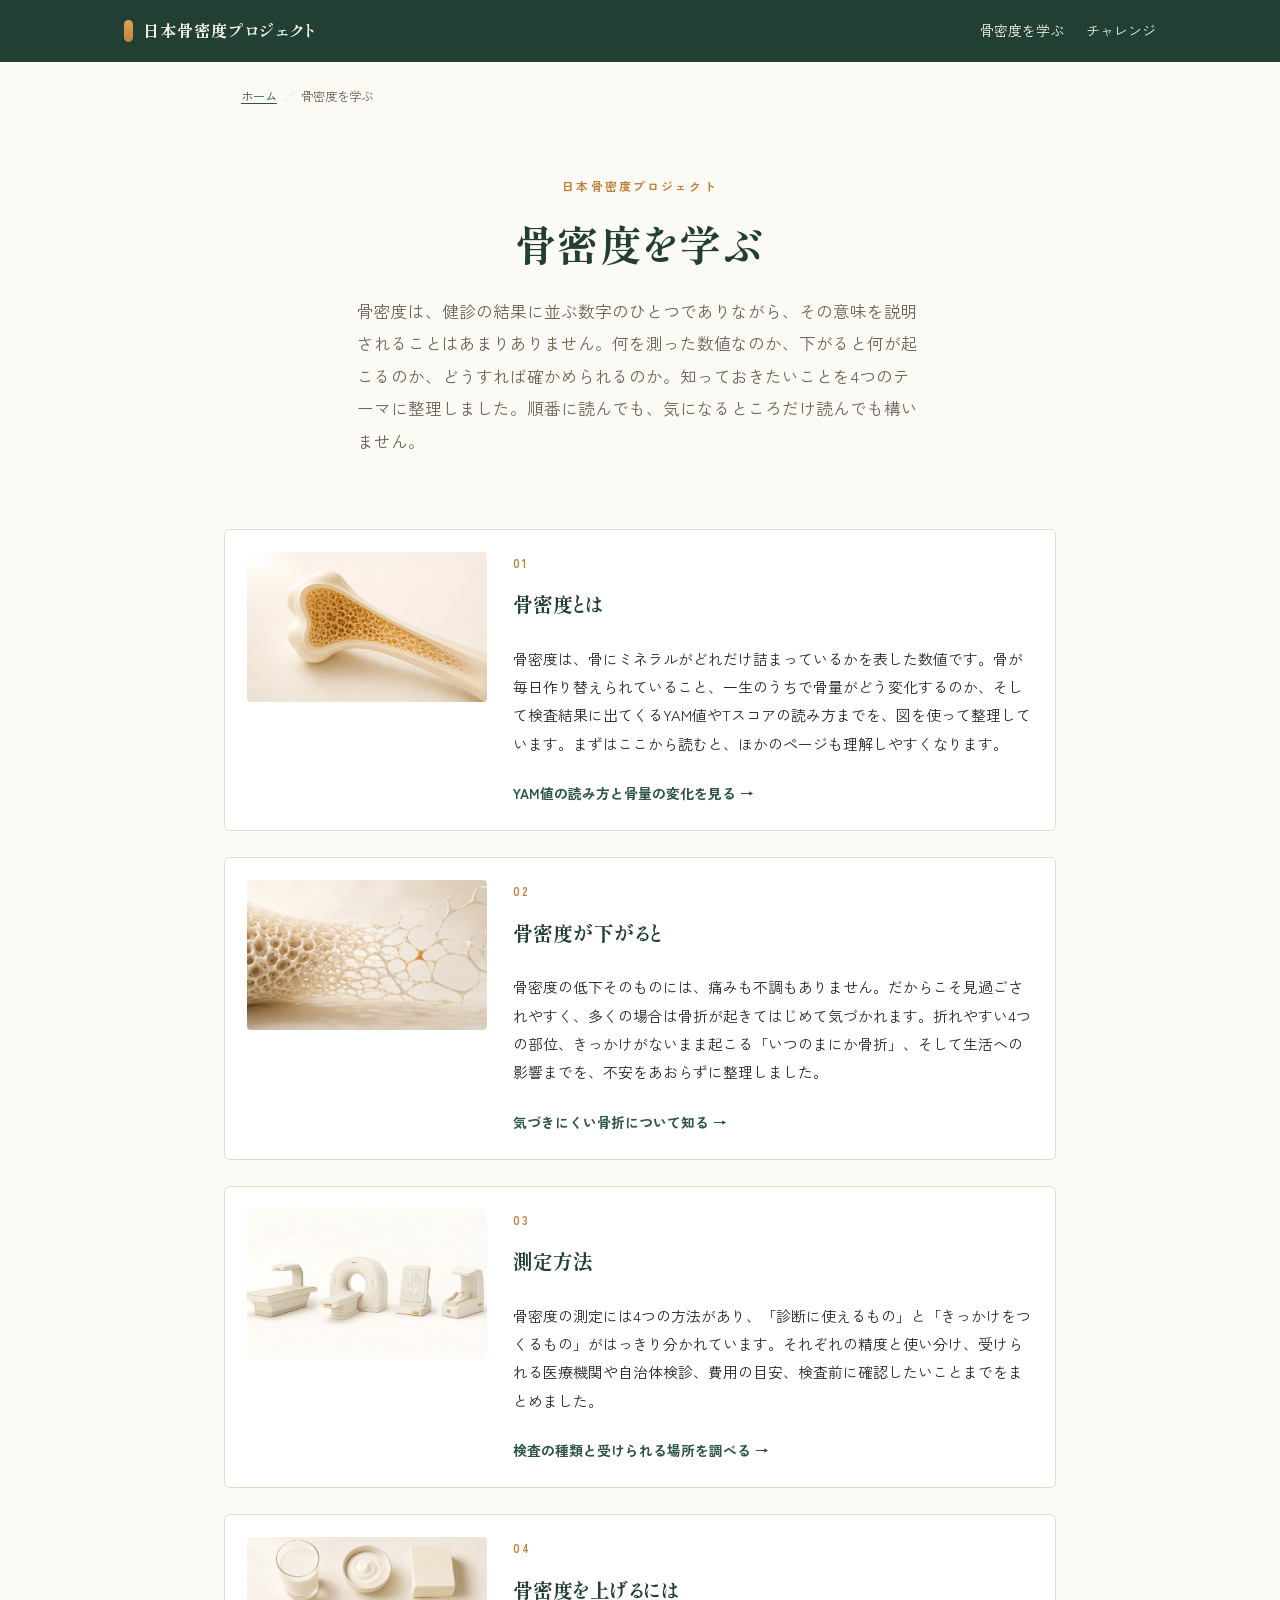
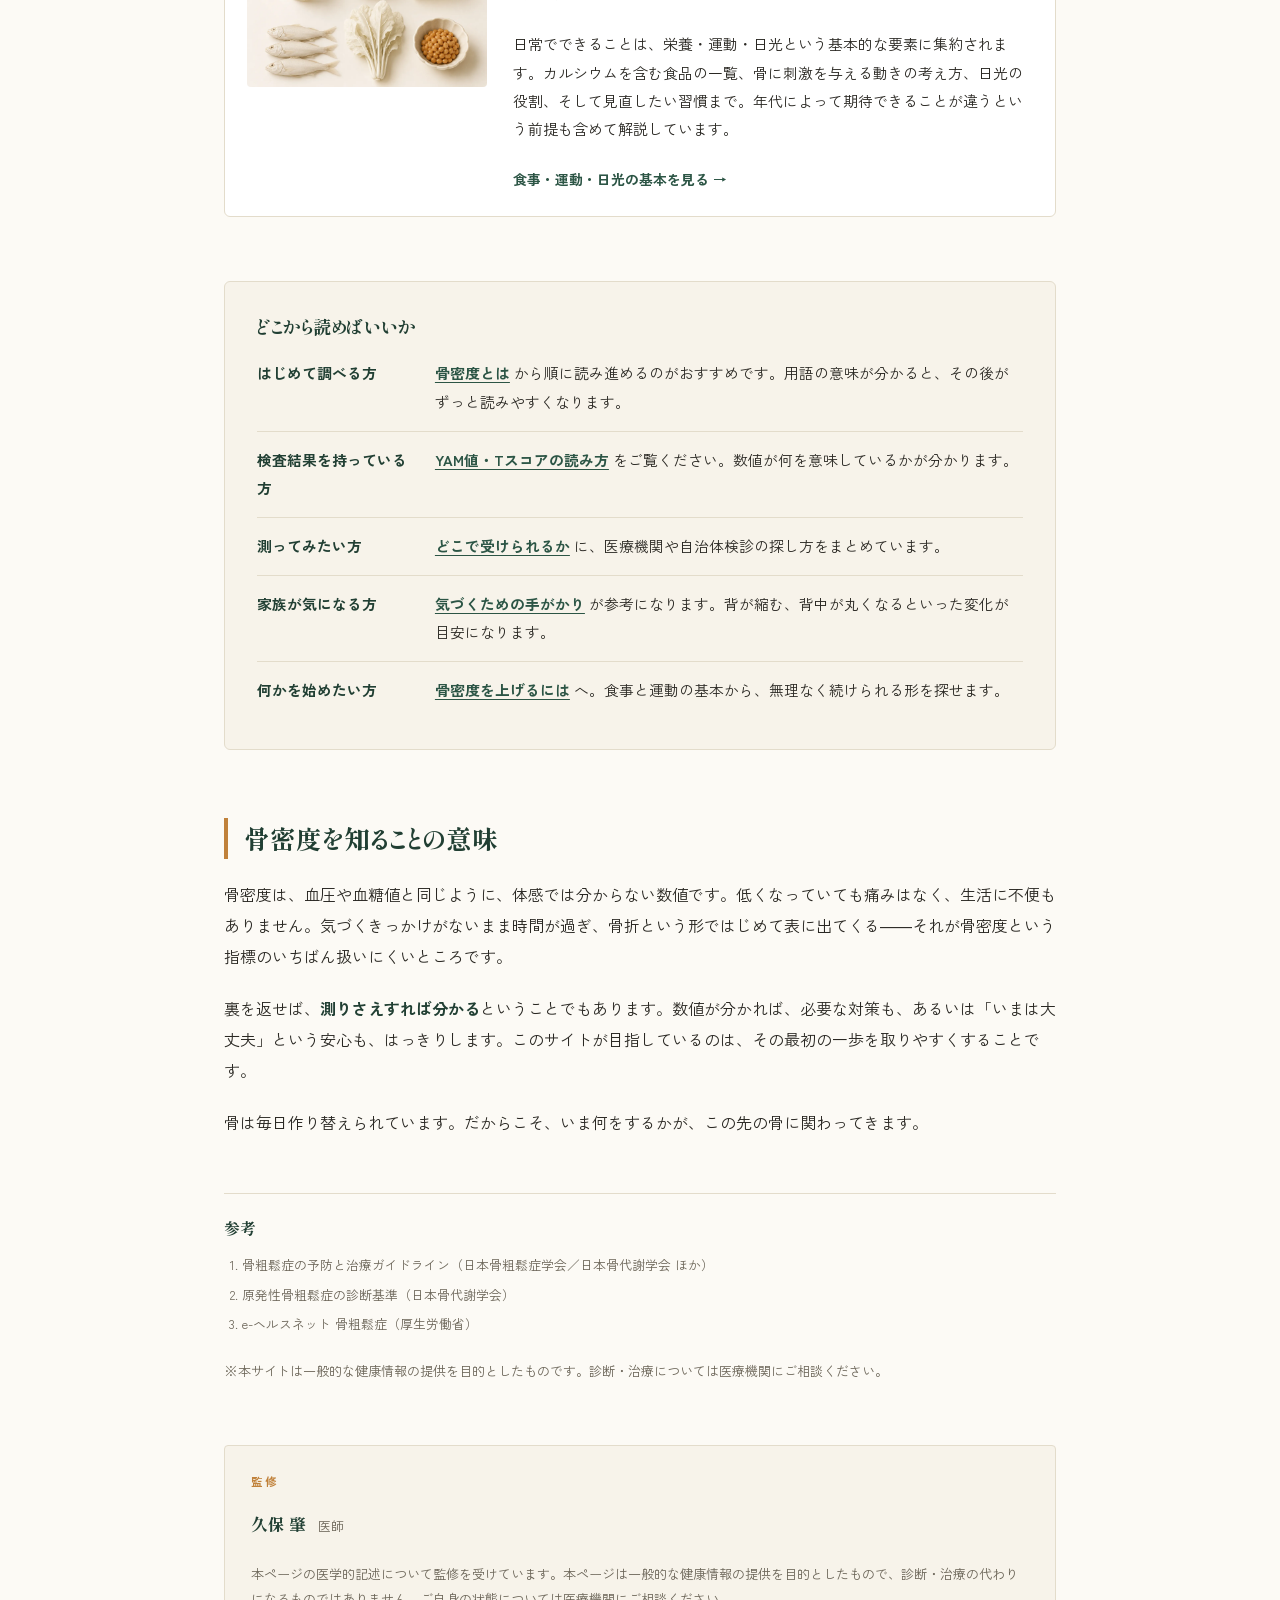
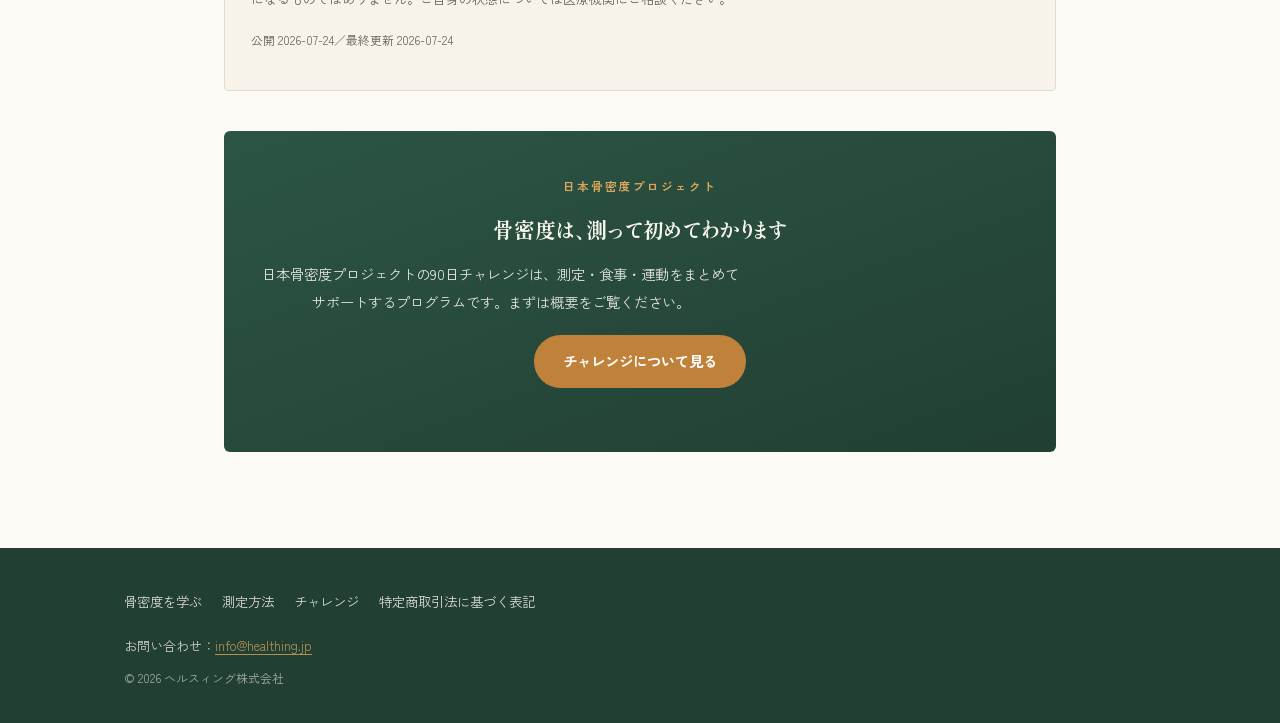
==== bone/index.html @ e4316ebf "Add files via upload" ====
<!DOCTYPE html>
<html lang="ja">
<head>
<meta charset="UTF-8">
<meta name="viewport" content="width=device-width, initial-scale=1">
<title>骨密度を学ぶ｜基礎から測定・対策までの総合ガイド｜日本骨密度プロジェクト</title>
<meta name="description" content="骨密度とは何か、下がるとどうなるのか、どう測ればよいのか、日常で何ができるのか。骨密度について知っておきたいことを4つのテーマに整理した、医師監修の総合ガイドです。">
<link rel="canonical" href="https://kotsumitsudo.jp/bone/">

<meta property="og:type" content="article">
<meta property="og:site_name" content="日本骨密度プロジェクト">
<meta property="og:title" content="骨密度を学ぶ｜基礎から測定・対策までの総合ガイド">
<meta property="og:description" content="骨密度とは何か、下がるとどうなるのか、どう測ればよいのか、日常で何ができるのか。骨密度について知っておきたいことを4つのテーマに整理した、医師監修の総合ガイドです。">
<meta property="og:url" content="https://kotsumitsudo.jp/bone/">
<meta property="og:image" content="https://kotsumitsudo.jp/assets/img/ogp.png">
<meta property="og:locale" content="ja_JP">
<meta name="twitter:card" content="summary_large_image">

<link rel="icon" href="/assets/img/favicon.ico" sizes="any">
<link rel="apple-touch-icon" href="/assets/img/apple-touch-icon.png">

<link rel="preconnect" href="https://fonts.googleapis.com">
<link rel="preconnect" href="https://fonts.gstatic.com" crossorigin>
<link href="https://fonts.googleapis.com/css2?family=Shippori+Mincho+B1:wght@500;700&family=Zen+Kaku+Gothic+New:wght@400;500;700&display=swap" rel="stylesheet">
<link rel="stylesheet" href="/assets/css/site.css">

<script type="application/ld+json">{"@context":"https://schema.org","@type":"BreadcrumbList","itemListElement":[{"@type":"ListItem","position":1,"name":"ホーム","item":"https://kotsumitsudo.jp/"},{"@type":"ListItem","position":2,"name":"骨密度を学ぶ","item":"https://kotsumitsudo.jp/bone/"}]}</script>
<script type="application/ld+json">{"@context":"https://schema.org","@type":"Article","headline":"骨密度を学ぶ｜基礎から測定・対策までの総合ガイド","description":"骨密度とは何か、下がるとどうなるのか、どう測ればよいのか、日常で何ができるのか。骨密度について知っておきたいことを4つのテーマに整理した、医師監修の総合ガイドです。","inLanguage":"ja","mainEntityOfPage":"https://kotsumitsudo.jp/bone/","datePublished":"2026-07-24","dateModified":"2026-07-24","author":{"@type":"Organization","name":"日本骨密度プロジェクト"},"publisher":{"@type":"Organization","name":"ヘルスィング株式会社"},"reviewedBy":{"@type":"Person","name":"久保 肇","jobTitle":"医師"}}</script>
<script type="application/ld+json">{"@context":"https://schema.org","@type":"FAQPage","mainEntity":[{"@type":"Question","name":"骨密度について、まず何から知ればよいですか？","acceptedAnswer":{"@type":"Answer","text":"骨密度がそもそも何を測った数値なのかを知ることから始めるのがおすすめです。YAM値の読み方が分かると、健診結果や測定結果を自分で理解できるようになります。"}},{"@type":"Question","name":"骨密度の検査はどこで受けられますか？","acceptedAnswer":{"@type":"Answer","text":"整形外科、婦人科、内科などの医療機関のほか、人間ドックや健診センター、市区町村の骨粗鬆症検診で受けられます。測定方法は施設によって異なるため、受診前の確認をおすすめします。"}},{"@type":"Question","name":"骨密度が気になり始めるのは何歳ごろからですか？","acceptedAnswer":{"@type":"Answer","text":"骨量は20代でピークを迎え、その後は加齢とともに緩やかに減っていきます。女性は閉経の前後で減少が速くなるため、この時期が一つの目安になります。ただし若い世代にとっても、将来の蓄えをつくるという意味で無関係ではありません。"}}]}</script>
<!-- GA4未設定 -->
</head>
<body>
<a class="skip" href="#main-heading">本文へスキップ</a>
<header class="site-head">
  <div class="wrap">
    <a class="brand" href="/">
      <span class="brand-mark" aria-hidden="true"></span>
      <span class="brand-name">日本骨密度プロジェクト</span>
    </a>
    <nav class="site-nav" aria-label="メインメニュー">
      <a href="/bone/">骨密度を学ぶ</a>
      <a href="/challenge.html">チャレンジ</a>
    </nav>
  </div>
</header>


<main class="doc pillar">
  <nav class="crumb" aria-label="パンくずリスト"><ol><li><a href="/">ホーム</a></li><li aria-current="page">骨密度を学ぶ</li></ol></nav>
  <div class="pillar-head">
  <p class="eyebrow">日本骨密度プロジェクト</p>
  <h1 id="main-heading">骨密度を学ぶ</h1>
  <p class="lede">骨密度は、健診の結果に並ぶ数字のひとつでありながら、その意味を説明されることはあまりありません。何を測った数値なのか、下がると何が起こるのか、どうすれば確かめられるのか。知っておきたいことを4つのテーマに整理しました。順番に読んでも、気になるところだけ読んでも構いません。</p>
</div>

<div class="topics">

  <a class="topic" href="/bone/about/">
    <img class="topic-thumb" src="/assets/img/bone-about-01-hero.webp"
         alt="" loading="lazy" decoding="async" width="1536" height="1024">
    <div>
      <p class="topic-num">01</p>
      <p class="topic-ttl">骨密度とは</p>
      <p class="topic-body">骨密度は、骨にミネラルがどれだけ詰まっているかを表した数値です。骨が毎日作り替えられていること、一生のうちで骨量がどう変化するのか、そして検査結果に出てくるYAM値やTスコアの読み方までを、図を使って整理しています。まずはここから読むと、ほかのページも理解しやすくなります。</p>
      <span class="topic-more">YAM値の読み方と骨量の変化を見る</span>
    </div>
  </a>

  <a class="topic" href="/bone/risk/">
    <img class="topic-thumb" src="/assets/img/bone-risk-01-hero.webp"
         alt="" loading="lazy" decoding="async" width="1600" height="900">
    <div>
      <p class="topic-num">02</p>
      <p class="topic-ttl">骨密度が下がると</p>
      <p class="topic-body">骨密度の低下そのものには、痛みも不調もありません。だからこそ見過ごされやすく、多くの場合は骨折が起きてはじめて気づかれます。折れやすい4つの部位、きっかけがないまま起こる「いつのまにか骨折」、そして生活への影響までを、不安をあおらずに整理しました。</p>
      <span class="topic-more">気づきにくい骨折について知る</span>
    </div>
  </a>

  <a class="topic" href="/bone/measure/">
    <img class="topic-thumb" src="/assets/img/bone-measure-02-methods.webp"
         alt="" loading="lazy" decoding="async" width="1600" height="900">
    <div>
      <p class="topic-num">03</p>
      <p class="topic-ttl">測定方法</p>
      <p class="topic-body">骨密度の測定には4つの方法があり、「診断に使えるもの」と「きっかけをつくるもの」がはっきり分かれています。それぞれの精度と使い分け、受けられる医療機関や自治体検診、費用の目安、検査前に確認したいことまでをまとめました。</p>
      <span class="topic-more">検査の種類と受けられる場所を調べる</span>
    </div>
  </a>

  <a class="topic" href="/bone/improve/">
    <img class="topic-thumb" src="/assets/img/bone-improve-02-nutrition.webp"
         alt="" loading="lazy" decoding="async" width="1448" height="1086">
    <div>
      <p class="topic-num">04</p>
      <p class="topic-ttl">骨密度を上げるには</p>
      <p class="topic-body">日常でできることは、栄養・運動・日光という基本的な要素に集約されます。カルシウムを含む食品の一覧、骨に刺激を与える動きの考え方、日光の役割、そして見直したい習慣まで。年代によって期待できることが違うという前提も含めて解説しています。</p>
      <span class="topic-more">食事・運動・日光の基本を見る</span>
    </div>
  </a>

</div>

<section class="guide" aria-labelledby="guide-h">
  <h2 id="guide-h">どこから読めばいいか</h2>

  <div class="guide-row">
    <span class="guide-key">はじめて調べる方</span>
    <span class="guide-val"><a href="/bone/about/">骨密度とは</a> から順に読み進めるのがおすすめです。用語の意味が分かると、その後がずっと読みやすくなります。</span>
  </div>

  <div class="guide-row">
    <span class="guide-key">検査結果を持っている方</span>
    <span class="guide-val"><a href="/bone/about/#numbers">YAM値・Tスコアの読み方</a> をご覧ください。数値が何を意味しているかが分かります。</span>
  </div>

  <div class="guide-row">
    <span class="guide-key">測ってみたい方</span>
    <span class="guide-val"><a href="/bone/measure/#where">どこで受けられるか</a> に、医療機関や自治体検診の探し方をまとめています。</span>
  </div>

  <div class="guide-row">
    <span class="guide-key">家族が気になる方</span>
    <span class="guide-val"><a href="/bone/risk/#signs">気づくための手がかり</a> が参考になります。背が縮む、背中が丸くなるといった変化が目安になります。</span>
  </div>

  <div class="guide-row">
    <span class="guide-key">何かを始めたい方</span>
    <span class="guide-val"><a href="/bone/improve/">骨密度を上げるには</a> へ。食事と運動の基本から、無理なく続けられる形を探せます。</span>
  </div>
</section>

<h2>骨密度を知ることの意味</h2>

<p>骨密度は、血圧や血糖値と同じように、体感では分からない数値です。低くなっていても痛みはなく、生活に不便もありません。気づくきっかけがないまま時間が過ぎ、骨折という形ではじめて表に出てくる――それが骨密度という指標のいちばん扱いにくいところです。</p>

<p>裏を返せば、<strong>測りさえすれば分かる</strong>ということでもあります。数値が分かれば、必要な対策も、あるいは「いまは大丈夫」という安心も、はっきりします。このサイトが目指しているのは、その最初の一歩を取りやすくすることです。</p>

<p>骨は毎日作り替えられています。だからこそ、いま何をするかが、この先の骨に関わってきます。</p>

<section class="refs">
  <h2>参考</h2>
  <ol>
    <li>骨粗鬆症の予防と治療ガイドライン（日本骨粗鬆症学会／日本骨代謝学会 ほか）</li>
    <li>原発性骨粗鬆症の診断基準（日本骨代謝学会）</li>
    <li>e-ヘルスネット 骨粗鬆症（厚生労働省）</li>
  </ol>
  <p><small>※本サイトは一般的な健康情報の提供を目的としたものです。診断・治療については医療機関にご相談ください。</small></p>
</section>
  <aside class="supervisor" aria-label="監修者情報">
  <p class="supervisor-label">監修</p>
  <p class="supervisor-name">久保 肇 <span>医師</span></p>
  <p class="supervisor-note">本ページの医学的記述について監修を受けています。本ページは一般的な健康情報の提供を目的としたもので、診断・治療の代わりになるものではありません。ご自身の状態については医療機関にご相談ください。</p>
  <p class="supervisor-date">公開 2026-07-24／最終更新 2026-07-24</p>
</aside>

  <section class="cta" aria-labelledby="cta-h">
  <p class="cta-eyebrow">日本骨密度プロジェクト</p>
  <h2 id="cta-h">骨密度は、測って初めてわかります</h2>
  <p class="cta-lead">日本骨密度プロジェクトの90日チャレンジは、測定・食事・運動をまとめてサポートするプログラムです。まずは概要をご覧ください。</p>
  <p class="cta-actions">
    <a class="btn btn-primary" href="/challenge.html">チャレンジについて見る</a>
  </p>
</section>

</main>

<footer class="site-foot">
  <div class="wrap">
    <nav class="foot-nav" aria-label="フッターメニュー">
      <a href="/bone/">骨密度を学ぶ</a>
      <a href="/bone/measure/">測定方法</a>
      <a href="/challenge.html">チャレンジ</a>
      <a href="/tokushoho.html">特定商取引法に基づく表記</a>
    </nav>
    <p class="foot-note">お問い合わせ：<a href="mailto:info@healthing.jp">info@healthing.jp</a></p>
    <p class="foot-copy">&copy; 2026 ヘルスィング株式会社</p>
  </div>
</footer>

</body>
</html>
---- assets/css/site.css ----
@charset "UTF-8";

/* ============================================================
   日本骨密度プロジェクト — 共通スタイル
   既存LPのトークンを踏襲（深緑／アンバー／アイボリー）
   ============================================================ */

:root {
  --pine:        #2C5545;
  --pine-deep:   #213F33;
  --pine-soft:   #4A7261;
  --amber:       #C0813A;
  --amber-light: #D9A55B;
  --ivory:       #F7F3EA;
  --paper:       #FCFAF5;
  --ink:         #2A2823;
  --ink-mute:    #6B6558;
  --rule:        #E3DCCB;

  --serif: "Shippori Mincho B1", "Hiragino Mincho ProN", serif;
  --sans:  "Zen Kaku Gothic New", "Hiragino Sans", "Noto Sans JP", sans-serif;

  --wrap: 720px;
  --wrap-wide: 1080px;
}

*, *::before, *::after { box-sizing: border-box; }

html { scroll-behavior: smooth; }
@media (prefers-reduced-motion: reduce) {
  html { scroll-behavior: auto; }
  *, *::before, *::after { animation-duration: .01ms !important; transition-duration: .01ms !important; }
}

body {
  margin: 0;
  background: var(--paper);
  color: var(--ink);
  font-family: var(--sans);
  font-size: 16px;
  line-height: 1.95;
  font-feature-settings: "palt";
  -webkit-font-smoothing: antialiased;
}

a { color: var(--pine); text-underline-offset: .2em; }
a:hover { color: var(--amber); }
:focus-visible { outline: 2px solid var(--amber); outline-offset: 3px; }

.skip {
  position: absolute; left: -9999px;
  background: var(--pine); color: #fff; padding: .6em 1em; z-index: 100;
}
.skip:focus { left: 1rem; top: 1rem; }

.wrap { max-width: var(--wrap-wide); margin: 0 auto; padding: 0 24px; }

/* ---------------------------------------------------------- header */
.site-head {
  background: var(--pine-deep);
  color: var(--ivory);
  position: sticky; top: 0; z-index: 50;
}
.site-head .wrap {
  display: flex; align-items: center; justify-content: space-between;
  gap: 16px; min-height: 62px; flex-wrap: wrap;
}
.brand { display: flex; align-items: center; gap: 10px; text-decoration: none; color: inherit; }
.brand-mark {
  width: 9px; height: 22px; border-radius: 9px;
  background: linear-gradient(var(--amber-light), var(--amber));
}
.brand-name { font-family: var(--serif); font-weight: 700; font-size: 1.02rem; letter-spacing: .06em; }
.site-nav { display: flex; align-items: center; gap: 22px; font-size: .87rem; }
.site-nav a { color: var(--ivory); text-decoration: none; }
.site-nav a:hover { color: var(--amber-light); }
.site-nav .nav-cta {
  border: 1px solid var(--amber-light); color: var(--amber-light);
  padding: .38em 1.1em; border-radius: 999px;
}
.site-nav .nav-cta:hover { background: var(--amber-light); color: var(--pine-deep); }
@media (max-width: 640px) {
  .site-head .wrap { padding: 10px 18px; }
  .site-nav { gap: 14px; font-size: .8rem; width: 100%; padding-bottom: 8px; }
}

/* ---------------------------------------------------------- 記事本体 */
.doc { max-width: var(--wrap); margin: 0 auto; padding: 0 24px 96px; }

.crumb { font-size: .78rem; color: var(--ink-mute); padding: 22px 0 0; }
.crumb ol { list-style: none; display: flex; flex-wrap: wrap; gap: .5em; margin: 0; padding: 0; }
.crumb li + li::before { content: "／"; margin-right: .5em; color: var(--rule); }

.eyebrow {
  font-size: .74rem; letter-spacing: .18em; color: var(--amber);
  margin: 40px 0 10px; font-weight: 700;
}

.doc h1 {
  font-family: var(--serif); font-weight: 700;
  font-size: clamp(1.72rem, 5.2vw, 2.4rem);
  line-height: 1.5; letter-spacing: .02em;
  margin: 0 0 18px; color: var(--pine-deep);
}
.lede { font-size: 1.04rem; color: var(--ink-mute); margin: 0 0 8px; }

.doc h2 {
  font-family: var(--serif); font-weight: 700;
  font-size: clamp(1.3rem, 3.6vw, 1.6rem);
  line-height: 1.6; color: var(--pine-deep);
  margin: 68px 0 20px; padding-left: 16px;
  border-left: 4px solid var(--amber);
}
.doc h3 {
  font-family: var(--serif); font-weight: 700; font-size: 1.12rem;
  color: var(--pine); margin: 40px 0 12px;
}
.doc h4 { font-size: .98rem; font-weight: 700; color: var(--pine); margin: 26px 0 8px; }
.doc p { margin: 0 0 1.3em; }
.doc ul, .doc ol { margin: 0 0 1.5em; padding-left: 1.35em; }
.doc li { margin-bottom: .55em; }
.doc strong { font-weight: 700; color: var(--pine-deep); }
.doc small { color: var(--ink-mute); font-size: .82rem; line-height: 1.8; display: inline-block; }

/* 目次 */
.toc {
  background: var(--ivory); border: 1px solid var(--rule); border-radius: 4px;
  padding: 22px 26px; margin: 36px 0 8px;
}
.toc-title {
  font-family: var(--serif); font-weight: 700; font-size: .95rem;
  color: var(--pine-deep); margin: 0 0 10px;
}
.toc ol { counter-reset: toc; list-style: none; padding: 0; margin: 0; }
.toc li { counter-increment: toc; margin-bottom: .4em; font-size: .9rem; }
.toc li::before {
  content: counter(toc, decimal-leading-zero);
  color: var(--amber); font-size: .78rem; margin-right: .7em; font-weight: 700;
}
.toc a { text-decoration: none; }
.toc a:hover { text-decoration: underline; }

/* ---------------------------------------------------------- 比較表 */
.table-scroll { overflow-x: auto; margin: 0 0 12px; -webkit-overflow-scrolling: touch; }
table.cmp {
  border-collapse: collapse; width: 100%; min-width: 620px;
  font-size: .88rem; line-height: 1.75;
}
table.cmp th, table.cmp td {
  border-bottom: 1px solid var(--rule); padding: 14px 12px; text-align: left; vertical-align: top;
}
table.cmp thead th {
  background: var(--pine-deep); color: var(--ivory);
  font-weight: 500; font-size: .82rem; letter-spacing: .04em; border-bottom: none;
}
table.cmp tbody th { font-weight: 700; color: var(--pine-deep); white-space: nowrap; }
table.cmp tbody tr:nth-child(even) { background: var(--ivory); }

/* 精度バッジ（署名要素） */
.grade {
  display: inline-block; font-size: .72rem; font-weight: 700; letter-spacing: .05em;
  padding: .25em .8em; border-radius: 999px; white-space: nowrap;
}
.grade-dx { background: var(--pine); color: #fff; }
.grade-sub { background: var(--amber-light); color: #4a3210; }
.grade-scr { background: #fff; color: var(--ink-mute); border: 1px solid var(--rule); }

/* ---------------------------------------------------------- 囲み */
.note, .caution {
  border-radius: 4px; padding: 20px 24px; margin: 30px 0;
  font-size: .93rem; line-height: 1.85;
}
.note { background: var(--ivory); border-left: 3px solid var(--pine-soft); }
.caution { background: #FBF4E7; border-left: 3px solid var(--amber); }
.note p:last-child, .caution p:last-child { margin-bottom: 0; }
.note-title, .caution-title {
  font-family: var(--serif); font-weight: 700; font-size: .95rem;
  margin: 0 0 .5em; color: var(--pine-deep);
}

/* 数値ハイライト */
.stat {
  display: flex; align-items: baseline; gap: .5em;
  font-family: var(--serif); color: var(--pine-deep);
}
.stat-num { font-size: 2.1rem; font-weight: 700; line-height: 1; }
.stat-unit { font-size: .95rem; }

/* 判定スケール */
.scale { margin: 26px 0 34px; }
.scale-row {
  display: grid; grid-template-columns: 8.5em 1fr; gap: 14px;
  align-items: center; padding: 12px 0; border-bottom: 1px solid var(--rule);
}
.scale-key { font-weight: 700; font-size: .88rem; color: var(--pine-deep); }
.scale-val { font-size: .9rem; }
.scale-bar { height: 6px; border-radius: 6px; margin-top: 7px; background: var(--rule); }
.scale-bar span { display: block; height: 100%; border-radius: 6px; background: var(--pine); }
.scale-bar.warn span { background: var(--amber-light); }
.scale-bar.alert span { background: #A8552F; }
@media (max-width: 560px) {
  .scale-row { grid-template-columns: 1fr; gap: 4px; }
}

/* FAQ */
.faq { margin: 26px 0; border-top: 1px solid var(--rule); }
.faq details { border-bottom: 1px solid var(--rule); }
.faq summary {
  cursor: pointer; padding: 17px 34px 17px 0; position: relative;
  font-weight: 700; font-size: .95rem; color: var(--pine-deep); list-style: none;
}
.faq summary::-webkit-details-marker { display: none; }
.faq summary::after {
  content: "＋"; position: absolute; right: 4px; top: 50%;
  transform: translateY(-50%); color: var(--amber); font-weight: 400;
}
.faq details[open] summary::after { content: "－"; }
.faq .faq-body { padding: 0 0 18px; font-size: .92rem; color: var(--ink-mute); }
.faq .faq-body p:last-child { margin-bottom: 0; }

/* 出典 */
.refs { margin: 54px 0 0; padding-top: 22px; border-top: 1px solid var(--rule); }
.refs h2 { font-size: 1rem !important; border-left: none !important; padding-left: 0 !important; margin: 0 0 12px !important; }
.refs ol { font-size: .8rem; color: var(--ink-mute); line-height: 1.8; padding-left: 1.4em; }
.refs li { margin-bottom: .5em; }

/* 関連リンク */
.related { margin: 46px 0 0; }
.related-list { display: grid; gap: 12px; grid-template-columns: repeat(auto-fit, minmax(240px, 1fr)); list-style: none; padding: 0; }
.related-list a {
  display: block; border: 1px solid var(--rule); border-radius: 4px;
  padding: 16px 18px; text-decoration: none; background: #fff; height: 100%;
}
.related-list a:hover { border-color: var(--amber); }
.related-ttl { font-family: var(--serif); font-weight: 700; color: var(--pine-deep); display: block; margin-bottom: 4px; }
.related-desc { font-size: .8rem; color: var(--ink-mute); }

/* ---------------------------------------------------------- 監修 */
.supervisor {
  margin: 60px 0 0; padding: 24px 26px;
  background: var(--ivory); border: 1px solid var(--rule); border-radius: 4px;
}
.supervisor-label { font-size: .72rem; letter-spacing: .16em; color: var(--amber); font-weight: 700; margin: 0 0 6px; }
.supervisor-name { font-family: var(--serif); font-weight: 700; font-size: 1.05rem; color: var(--pine-deep); margin: 0 0 10px; }
.supervisor-name span { font-family: var(--sans); font-size: .8rem; font-weight: 400; color: var(--ink-mute); margin-left: .6em; }
.supervisor-note { font-size: .82rem; color: var(--ink-mute); line-height: 1.85; margin: 0 0 10px; }
.supervisor-date { font-size: .74rem; color: var(--ink-mute); margin: 0; }

/* ---------------------------------------------------------- CTA */
.cta {
  margin: 40px 0 0; padding: 44px 32px; border-radius: 6px;
  background: linear-gradient(160deg, var(--pine) 0%, var(--pine-deep) 100%);
  color: var(--ivory); text-align: center;
}
.cta-eyebrow { font-size: .72rem; letter-spacing: .18em; color: var(--amber-light); margin: 0 0 10px; font-weight: 700; }
.cta h2 {
  font-family: var(--serif); font-size: 1.3rem; margin: 0 0 14px !important;
  color: var(--ivory) !important; border-left: none !important; padding-left: 0 !important;
}
.cta-lead { font-size: .9rem; margin: 0 auto 24px; max-width: 34em; opacity: .9; }
.cta-actions { display: flex; gap: 12px; justify-content: center; flex-wrap: wrap; margin: 0; }
.btn {
  display: inline-block; padding: .85em 2em; border-radius: 999px;
  text-decoration: none; font-size: .9rem; font-weight: 700;
}
.btn-primary { background: var(--amber); color: #fff; }
.btn-primary:hover { background: var(--amber-light); color: #fff; }
.btn-ghost { border: 1px solid rgba(247,243,234,.5); color: var(--ivory); }
.btn-ghost:hover { background: rgba(247,243,234,.12); color: var(--ivory); }

/* ---------------------------------------------------------- footer */
.site-foot { background: var(--pine-deep); color: var(--ivory); padding: 40px 0 34px; }
.foot-nav { display: flex; flex-wrap: wrap; gap: 20px; font-size: .84rem; margin-bottom: 18px; }
.foot-nav a { color: var(--ivory); text-decoration: none; opacity: .85; }
.foot-nav a:hover { color: var(--amber-light); opacity: 1; }
.foot-note { font-size: .82rem; opacity: .8; margin: 0 0 8px; }
.foot-note a { color: var(--amber-light); }
.foot-copy { font-size: .74rem; opacity: .6; margin: 0; }

/* ---------------------------------------------------------- 挿絵 */
.fig {
  margin: 38px 0;
  padding: 0;
}
.fig img {
  display: block; width: 100%; height: auto;
  border-radius: 5px; background: var(--ivory);
}
.fig figcaption {
  font-size: .8rem; color: var(--ink-mute); line-height: 1.8;
  margin-top: 12px; padding-left: 12px; border-left: 2px solid var(--amber);
}

/* ヒーロー（H1直下・記事の顔） */
.fig-hero { margin: 26px 0 40px; }
.fig-hero img { border-radius: 6px; }

/* 幅を本文より広げる（デスクトップのみ） */
@media (min-width: 900px) {
  .fig-wide { margin-left: -60px; margin-right: -60px; }
}

/* 画像未配置時のプレースホルダ */
.fig-placeholder {
  display: flex; align-items: center; justify-content: center;
  background: var(--ivory); border: 1px dashed var(--rule); border-radius: 5px;
  color: var(--ink-mute); font-size: .82rem; text-align: center;
  padding: 20px; line-height: 1.8;
}

/* 縦長の図版は幅を抑えて中央寄せ（スクロール過多の防止） */
.fig-portrait { display: flex; flex-direction: column; align-items: center; }
.fig-portrait img { max-width: 420px; }
.fig-portrait figcaption { max-width: 100%; align-self: stretch; }

/* ---------------------------------------------------------- 図表（SVG） */
.chart { display: block; width: 100%; height: auto; border-radius: 4px; }
.fig-chart { margin: 34px 0; }
.fig-chart figcaption {
  font-size: .8rem; color: var(--ink-mute); line-height: 1.8;
  margin-top: 12px; padding-left: 12px; border-left: 2px solid var(--amber);
}

/* ============================================================
   ピラーページ（/bone/）
   ============================================================ */

.doc.pillar { max-width: 880px; }

.pillar-head { text-align: center; padding: 40px 0 8px; }
.pillar-head h1 {
  font-size: clamp(1.8rem, 5.4vw, 2.6rem);
  margin-bottom: 20px;
}
.pillar-head .lede { max-width: 34em; margin: 0 auto 8px; text-align: left; }

/* トピックカード */
.topics { margin: 56px 0 0; display: grid; gap: 26px; }

.topic {
  display: grid; grid-template-columns: 240px 1fr; gap: 26px;
  align-items: start;
  border: 1px solid var(--rule); border-radius: 6px;
  background: #fff; padding: 22px; text-decoration: none; color: inherit;
  transition: border-color .18s ease;
}
.topic:hover { border-color: var(--amber); color: inherit; }
.topic-thumb {
  width: 100%; height: 150px; object-fit: cover;
  border-radius: 4px; background: var(--ivory); display: block;
}
.topic-num {
  font-size: .72rem; letter-spacing: .16em; color: var(--amber);
  font-weight: 700; margin: 0 0 6px;
}
.topic-ttl {
  font-family: var(--serif); font-weight: 700;
  font-size: 1.24rem; color: var(--pine-deep);
  margin: 0 0 10px; line-height: 1.5;
}
.topic-body { font-size: .93rem; line-height: 1.9; margin: 0 0 12px; }
.topic-more { font-size: .86rem; font-weight: 700; color: var(--pine); }
.topic:hover .topic-more { color: var(--amber); }
.topic-more::after { content: " →"; }

@media (max-width: 680px) {
  .topic { grid-template-columns: 1fr; gap: 16px; padding: 18px; }
  .topic-thumb { height: 180px; }
}

/* 読む順ガイド */
.guide {
  margin: 64px 0 0; padding: 30px 32px;
  background: var(--ivory); border: 1px solid var(--rule); border-radius: 6px;
}
.guide h2 {
  font-size: 1.14rem !important; margin: 0 0 18px !important;
  border-left: none !important; padding-left: 0 !important;
}
.guide-row {
  display: grid; grid-template-columns: 11em 1fr; gap: 16px;
  padding: 14px 0; border-top: 1px solid var(--rule);
  font-size: .92rem; align-items: baseline;
}
.guide-row:first-of-type { border-top: none; padding-top: 0; }
.guide-key { font-weight: 700; color: var(--pine-deep); }
.guide-val a { font-weight: 700; }
@media (max-width: 620px) {
  .guide { padding: 24px 22px; }
  .guide-row { grid-template-columns: 1fr; gap: 4px; }
}
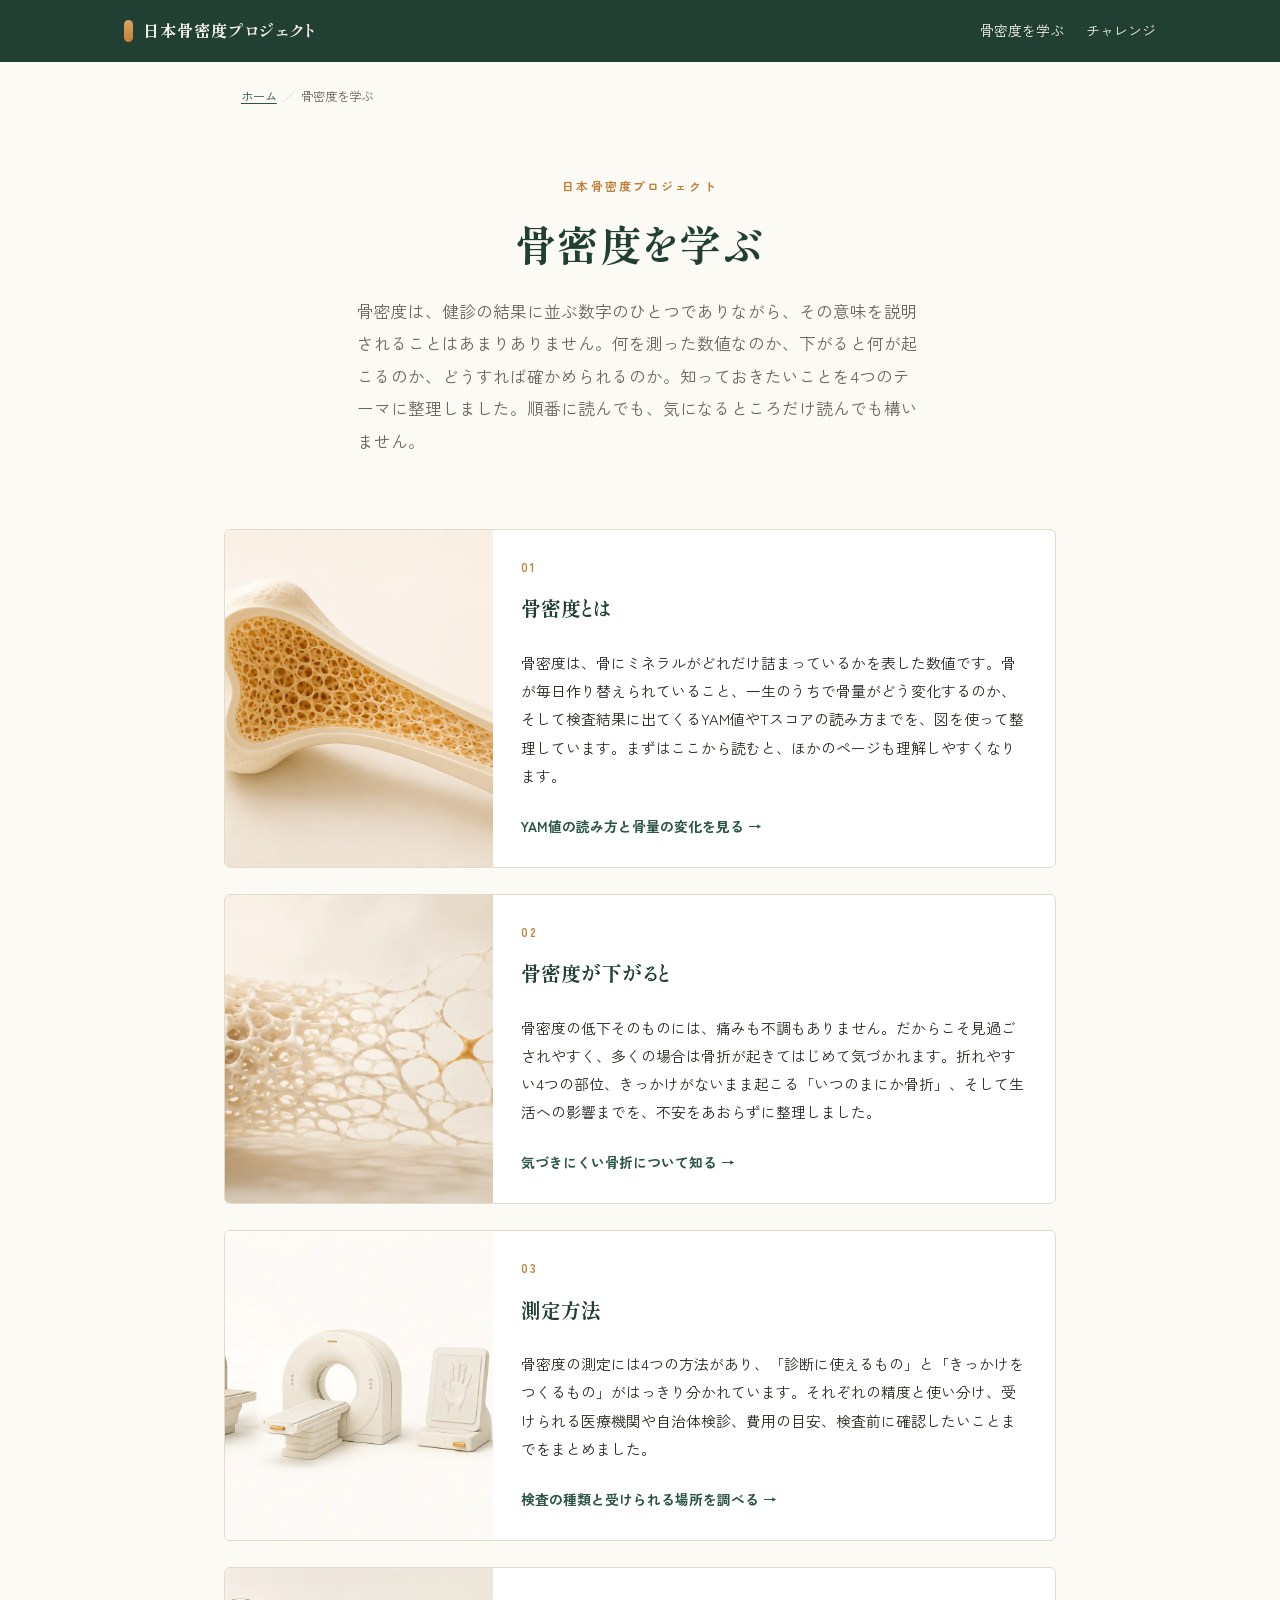
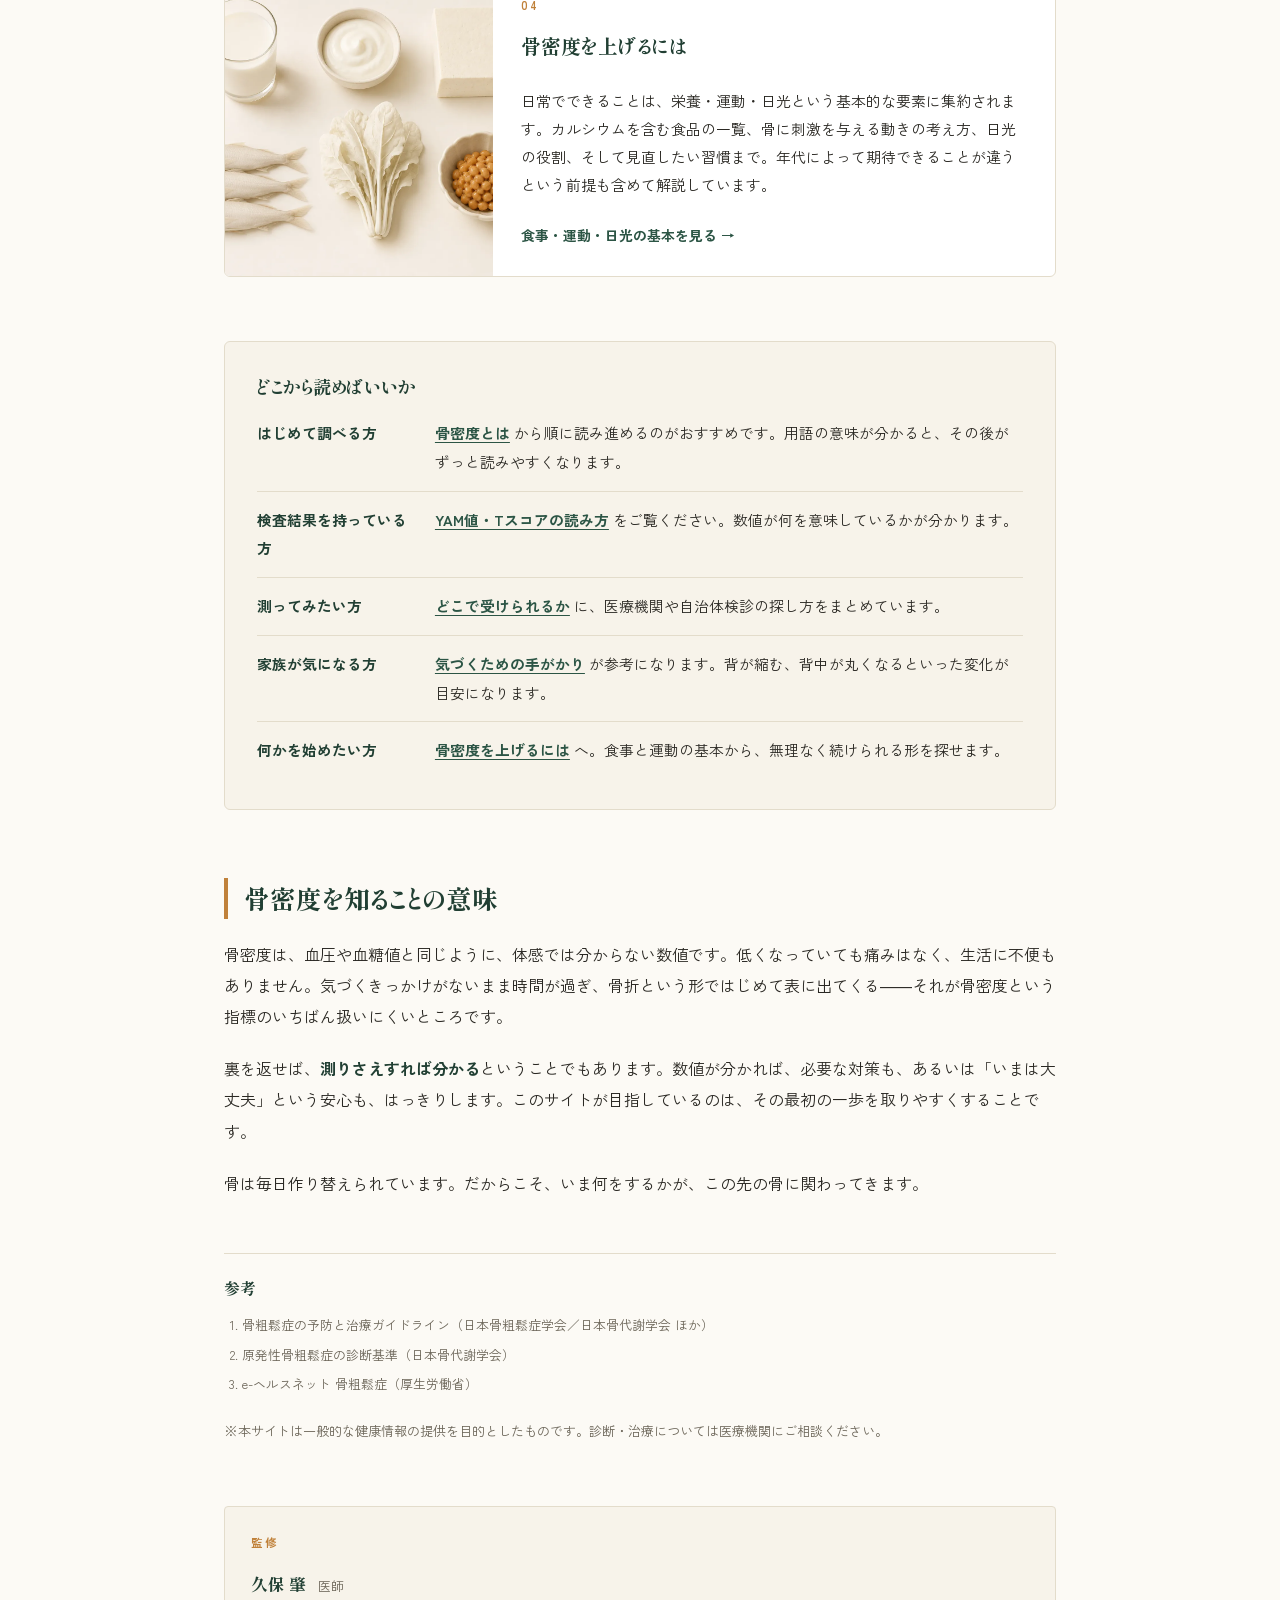
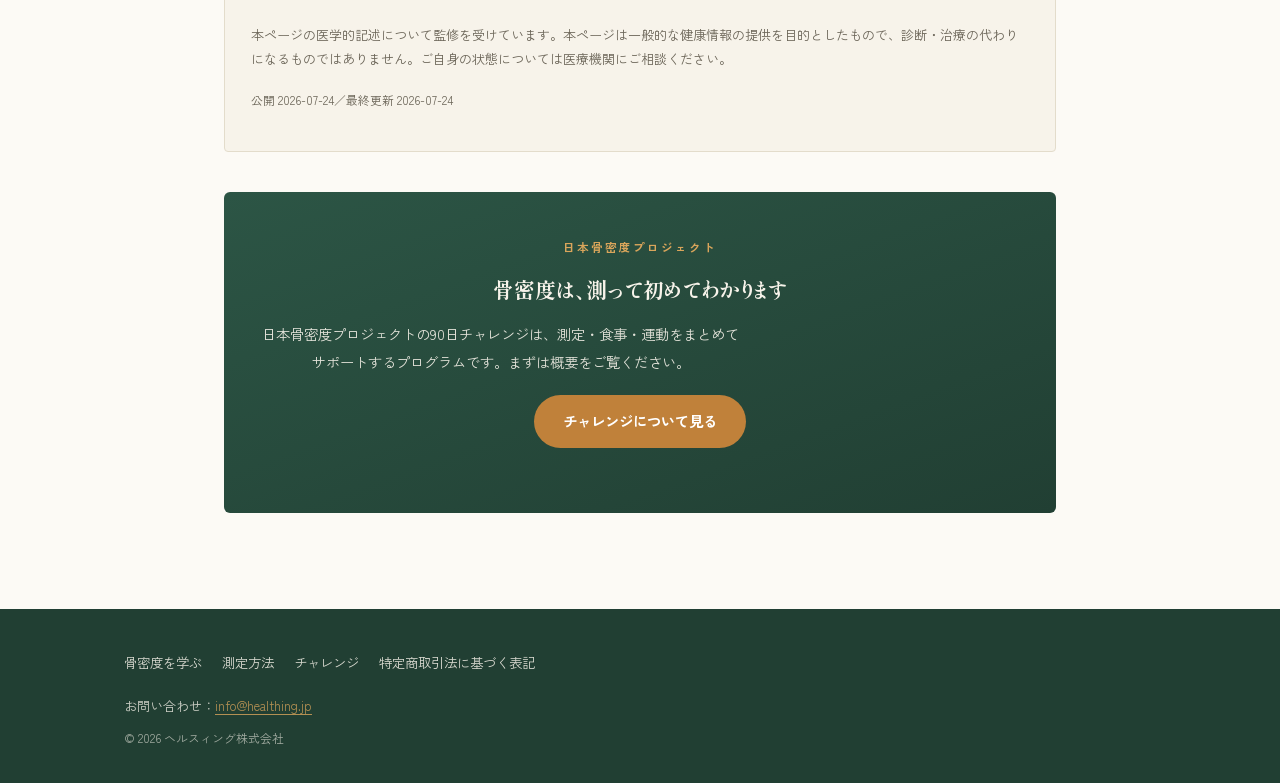
==== commit 7c86286d: "Add files via upload" ====
--- a/bone/index.html
+++ b/bone/index.html
@@ -22,7 +22,7 @@
 <link rel="preconnect" href="https://fonts.googleapis.com">
 <link rel="preconnect" href="https://fonts.gstatic.com" crossorigin>
 <link href="https://fonts.googleapis.com/css2?family=Shippori+Mincho+B1:wght@500;700&family=Zen+Kaku+Gothic+New:wght@400;500;700&display=swap" rel="stylesheet">
-<link rel="stylesheet" href="/assets/css/site.css">
+<link rel="stylesheet" href="/assets/css/site.css?v=62c15e0f">
 
 <script type="application/ld+json">{"@context":"https://schema.org","@type":"BreadcrumbList","itemListElement":[{"@type":"ListItem","position":1,"name":"ホーム","item":"https://kotsumitsudo.jp/"},{"@type":"ListItem","position":2,"name":"骨密度を学ぶ","item":"https://kotsumitsudo.jp/bone/"}]}</script>
 <script type="application/ld+json">{"@context":"https://schema.org","@type":"Article","headline":"骨密度を学ぶ｜基礎から測定・対策までの総合ガイド","description":"骨密度とは何か、下がるとどうなるのか、どう測ればよいのか、日常で何ができるのか。骨密度について知っておきたいことを4つのテーマに整理した、医師監修の総合ガイドです。","inLanguage":"ja","mainEntityOfPage":"https://kotsumitsudo.jp/bone/","datePublished":"2026-07-24","dateModified":"2026-07-24","author":{"@type":"Organization","name":"日本骨密度プロジェクト"},"publisher":{"@type":"Organization","name":"ヘルスィング株式会社"},"reviewedBy":{"@type":"Person","name":"久保 肇","jobTitle":"医師"}}</script>
--- a/assets/css/site.css
+++ b/assets/css/site.css
@@ -26,6 +26,12 @@
 
 *, *::before, *::after { box-sizing: border-box; }
 
+/* 安全弁：どんな場合でも画像が枠を超えない */
+img, svg, video, canvas {
+  max-width: 100%;
+  height: auto;
+}
+
 html { scroll-behavior: smooth; }
 @media (prefers-reduced-motion: reduce) {
   html { scroll-behavior: auto; }
@@ -338,17 +344,18 @@
 .topics { margin: 56px 0 0; display: grid; gap: 26px; }
 
 .topic {
-  display: grid; grid-template-columns: 240px 1fr; gap: 26px;
-  align-items: start;
+  display: grid; grid-template-columns: 268px 1fr; gap: 0;
   border: 1px solid var(--rule); border-radius: 6px;
-  background: #fff; padding: 22px; text-decoration: none; color: inherit;
+  background: #fff; padding: 0; overflow: hidden;
+  text-decoration: none; color: inherit;
   transition: border-color .18s ease;
 }
 .topic:hover { border-color: var(--amber); color: inherit; }
 .topic-thumb {
-  width: 100%; height: 150px; object-fit: cover;
-  border-radius: 4px; background: var(--ivory); display: block;
-}
+  width: 100%; height: 100%; min-height: 200px;
+  object-fit: cover; background: var(--ivory); display: block;
+}
+.topic > div { padding: 26px 28px; }
 .topic-num {
   font-size: .72rem; letter-spacing: .16em; color: var(--amber);
   font-weight: 700; margin: 0 0 6px;
@@ -364,8 +371,9 @@
 .topic-more::after { content: " →"; }
 
 @media (max-width: 680px) {
-  .topic { grid-template-columns: 1fr; gap: 16px; padding: 18px; }
-  .topic-thumb { height: 180px; }
+  .topic { grid-template-columns: 1fr; }
+  .topic-thumb { height: 190px; min-height: 0; }
+  .topic > div { padding: 20px 22px 22px; }
 }
 
 /* 読む順ガイド */
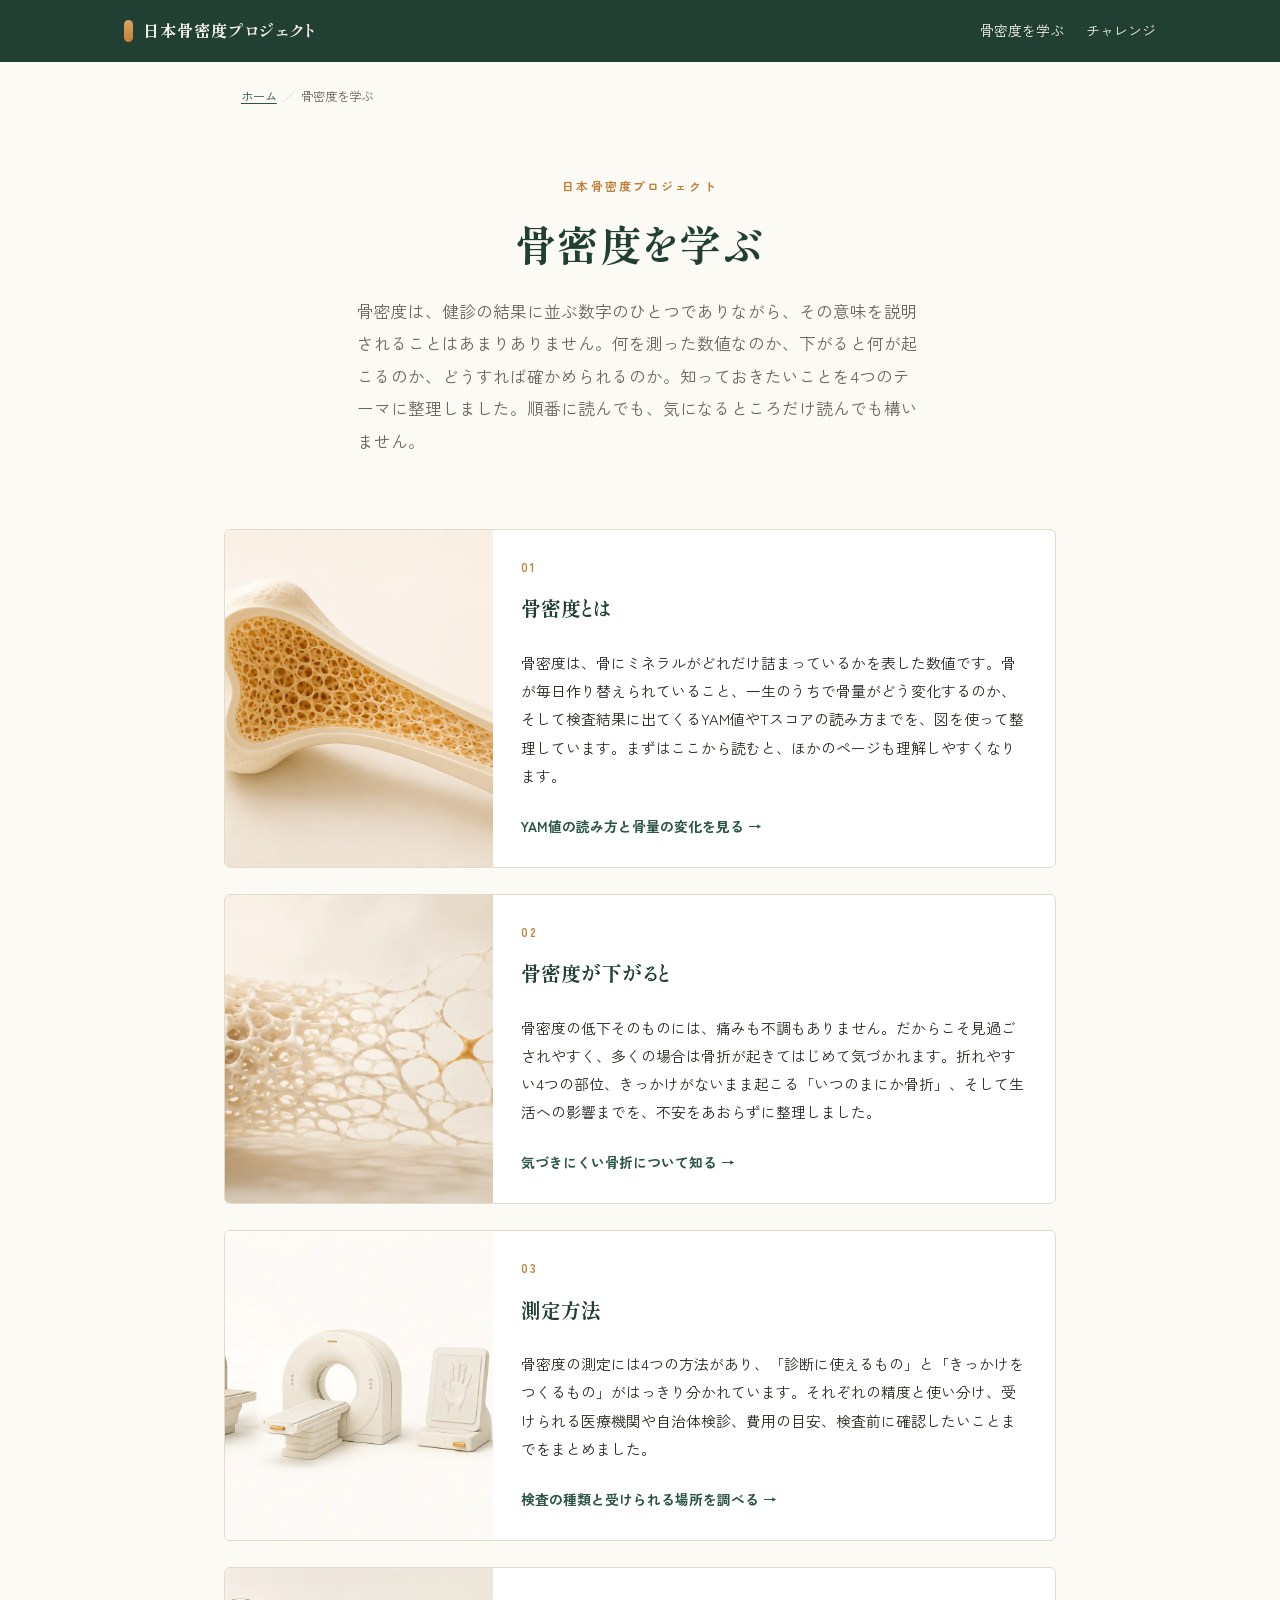
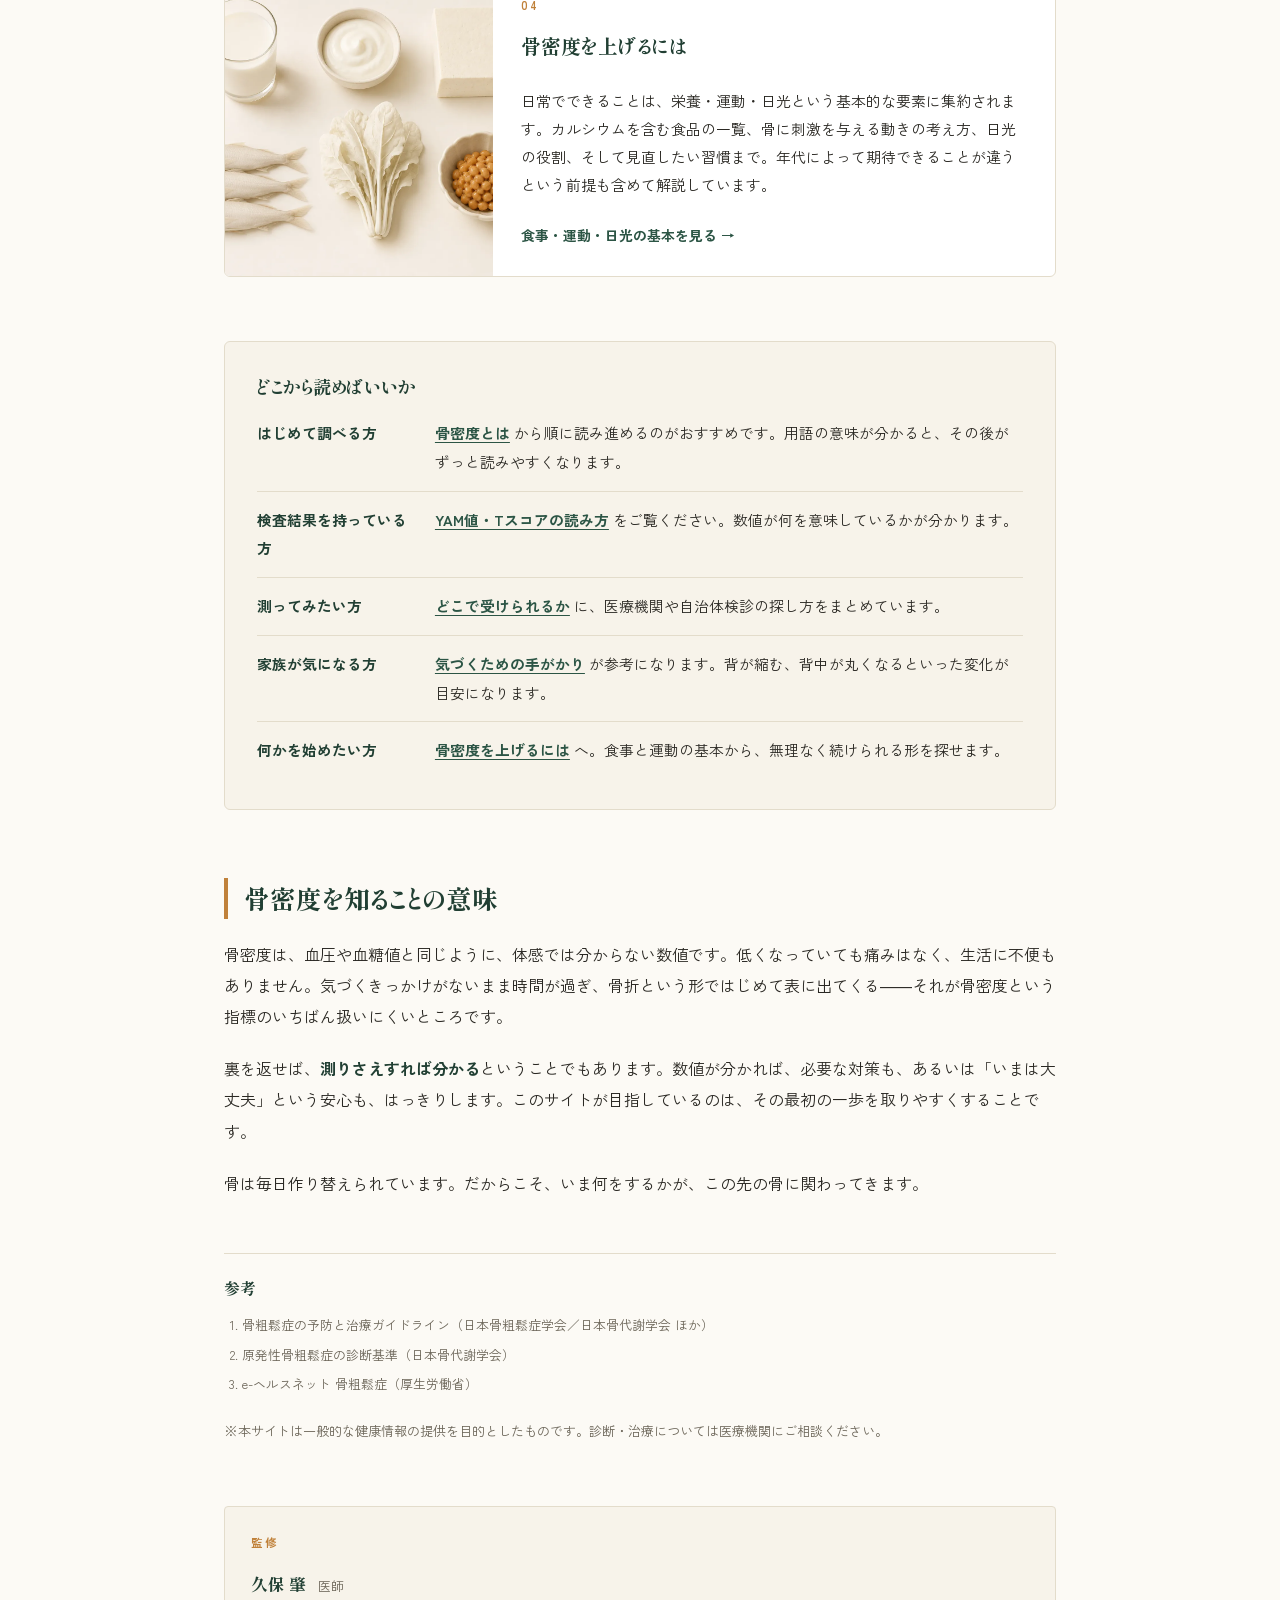
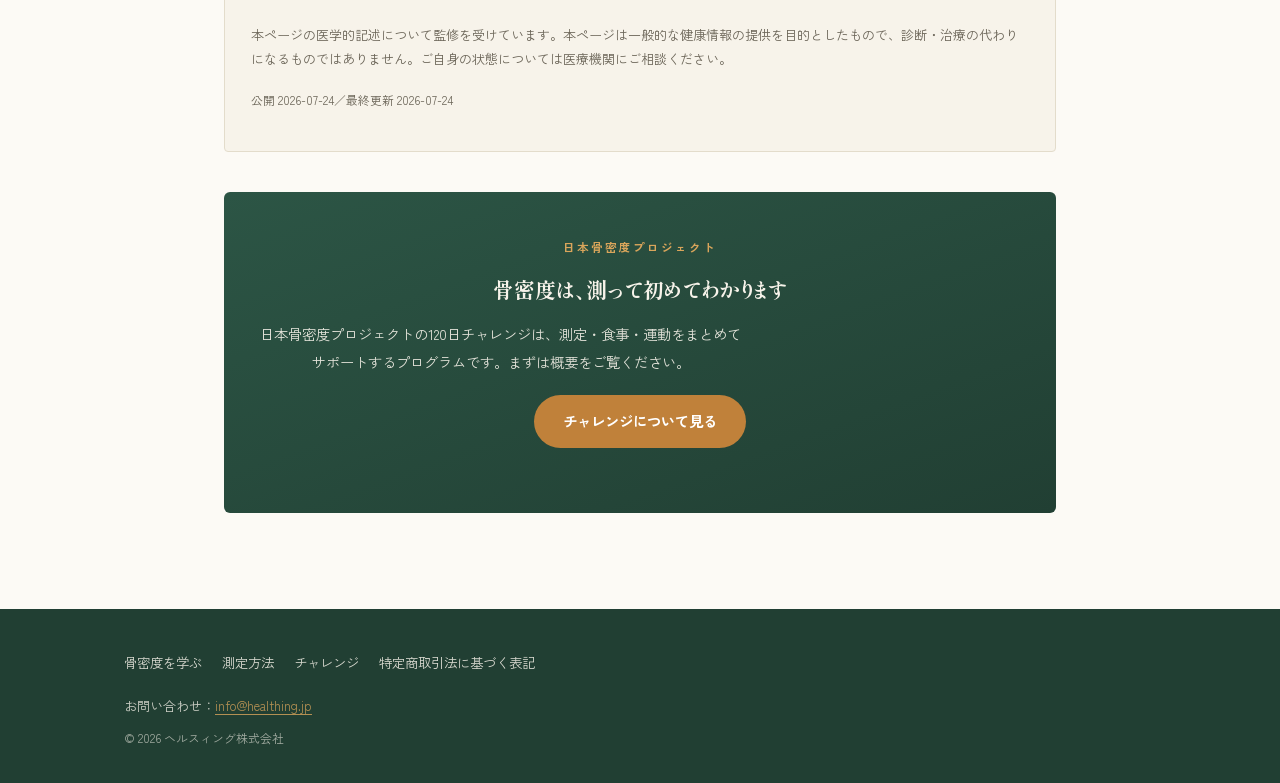
==== commit 8a8ad941: "Add files via upload" ====
--- a/bone/index.html
+++ b/bone/index.html
@@ -16,8 +16,9 @@
 <meta property="og:locale" content="ja_JP">
 <meta name="twitter:card" content="summary_large_image">
 
-<link rel="icon" href="/assets/img/favicon.ico" sizes="any">
-<link rel="apple-touch-icon" href="/assets/img/apple-touch-icon.png">
+<link rel="icon" href="/favicon.ico?v=62c15e0f" sizes="any">
+<link rel="icon" type="image/png" href="/assets/img/favicon-32.png?v=62c15e0f" sizes="32x32">
+<link rel="apple-touch-icon" href="/apple-touch-icon.png?v=62c15e0f">
 
 <link rel="preconnect" href="https://fonts.googleapis.com">
 <link rel="preconnect" href="https://fonts.gstatic.com" crossorigin>
@@ -157,7 +158,7 @@
   <section class="cta" aria-labelledby="cta-h">
   <p class="cta-eyebrow">日本骨密度プロジェクト</p>
   <h2 id="cta-h">骨密度は、測って初めてわかります</h2>
-  <p class="cta-lead">日本骨密度プロジェクトの90日チャレンジは、測定・食事・運動をまとめてサポートするプログラムです。まずは概要をご覧ください。</p>
+  <p class="cta-lead">日本骨密度プロジェクトの120日チャレンジは、測定・食事・運動をまとめてサポートするプログラムです。まずは概要をご覧ください。</p>
   <p class="cta-actions">
     <a class="btn btn-primary" href="/challenge.html">チャレンジについて見る</a>
   </p>
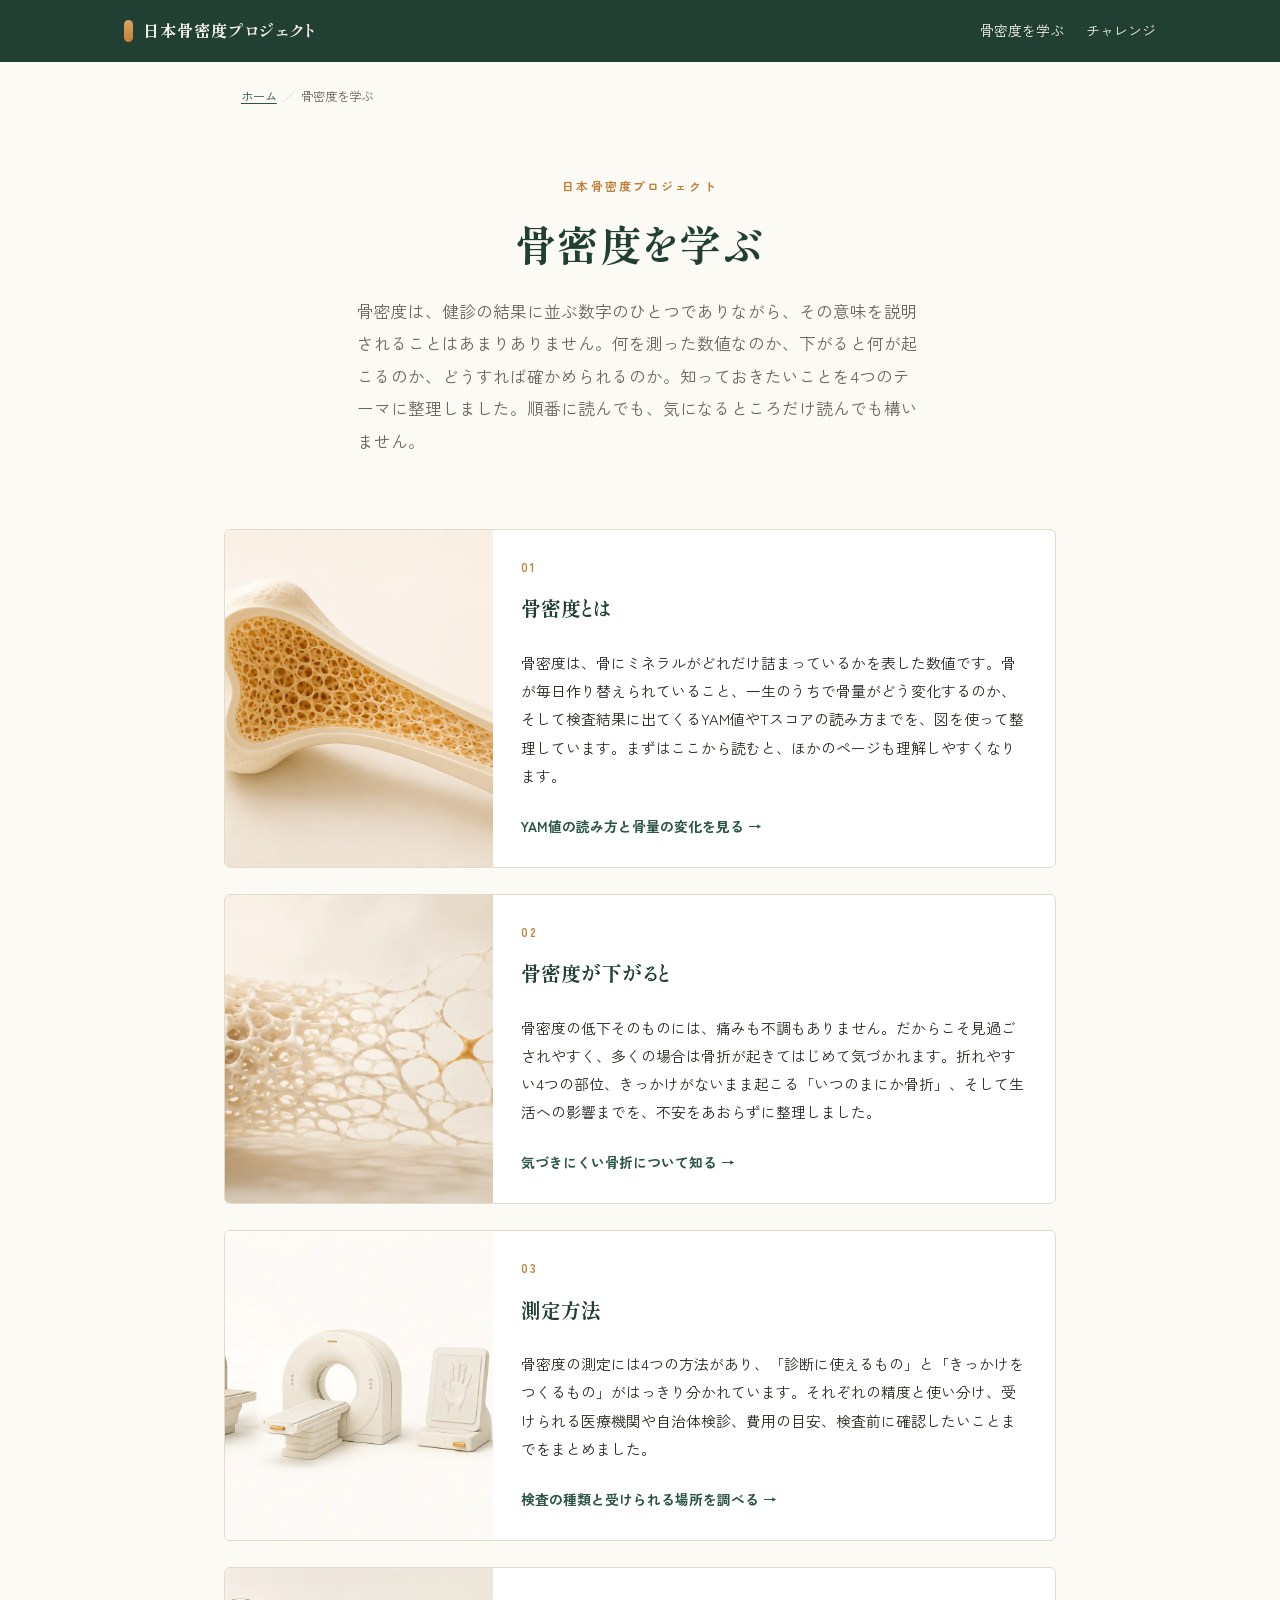
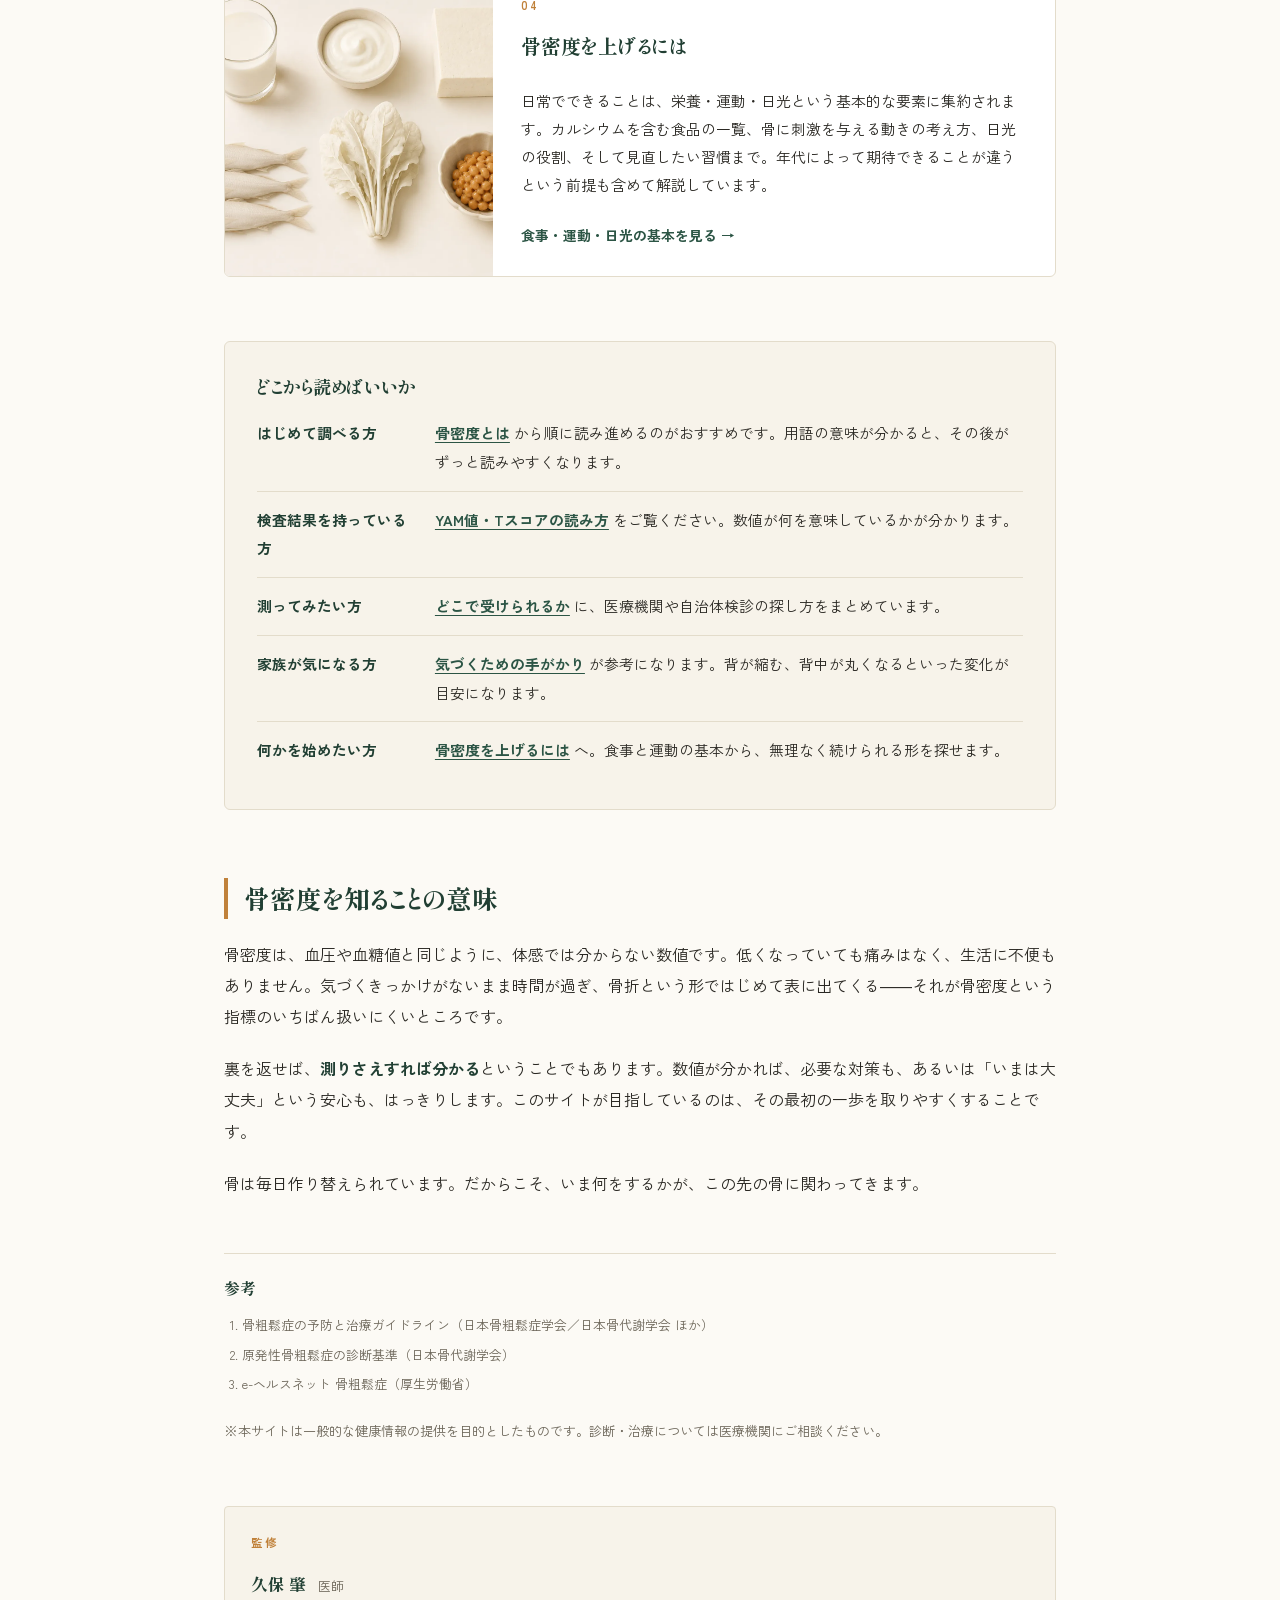
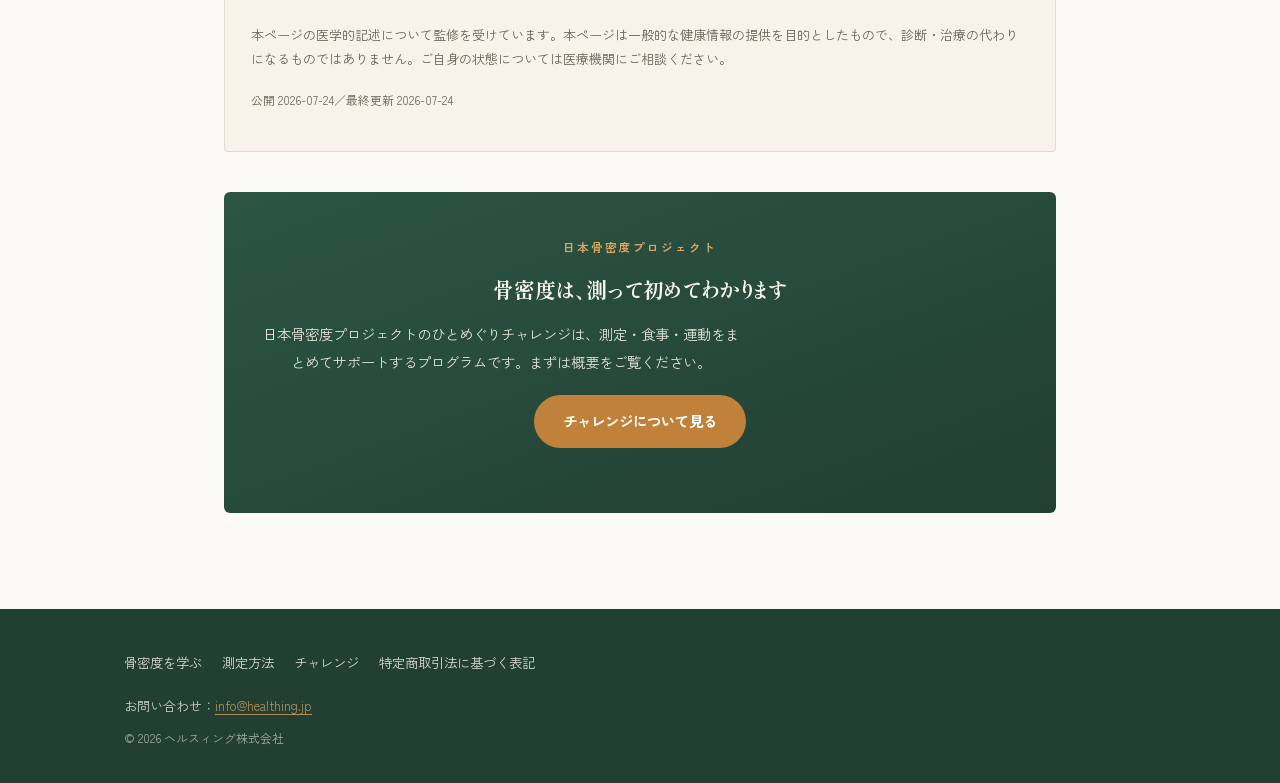
==== commit c67b32dd: "Add files via upload" ====
--- a/bone/index.html
+++ b/bone/index.html
@@ -158,7 +158,7 @@
   <section class="cta" aria-labelledby="cta-h">
   <p class="cta-eyebrow">日本骨密度プロジェクト</p>
   <h2 id="cta-h">骨密度は、測って初めてわかります</h2>
-  <p class="cta-lead">日本骨密度プロジェクトの120日チャレンジは、測定・食事・運動をまとめてサポートするプログラムです。まずは概要をご覧ください。</p>
+  <p class="cta-lead">日本骨密度プロジェクトのひとめぐりチャレンジは、測定・食事・運動をまとめてサポートするプログラムです。まずは概要をご覧ください。</p>
   <p class="cta-actions">
     <a class="btn btn-primary" href="/challenge.html">チャレンジについて見る</a>
   </p>
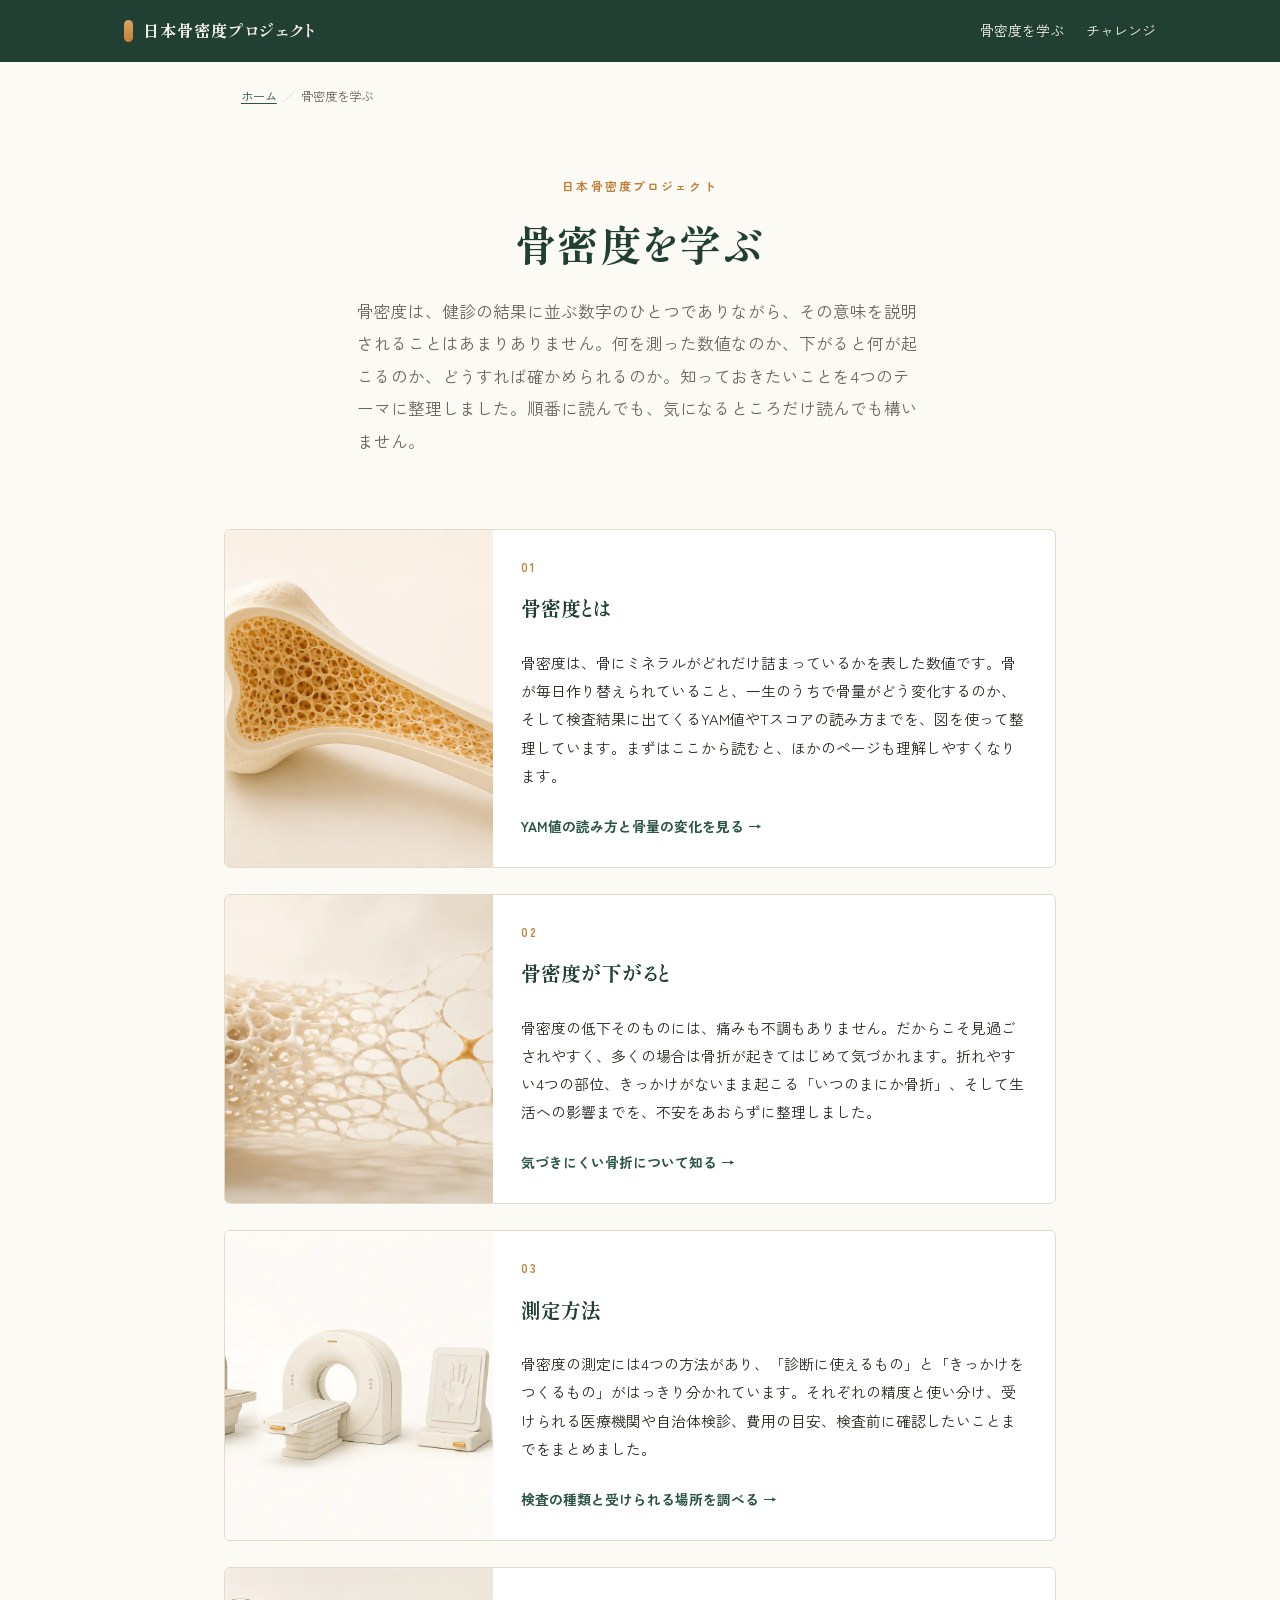
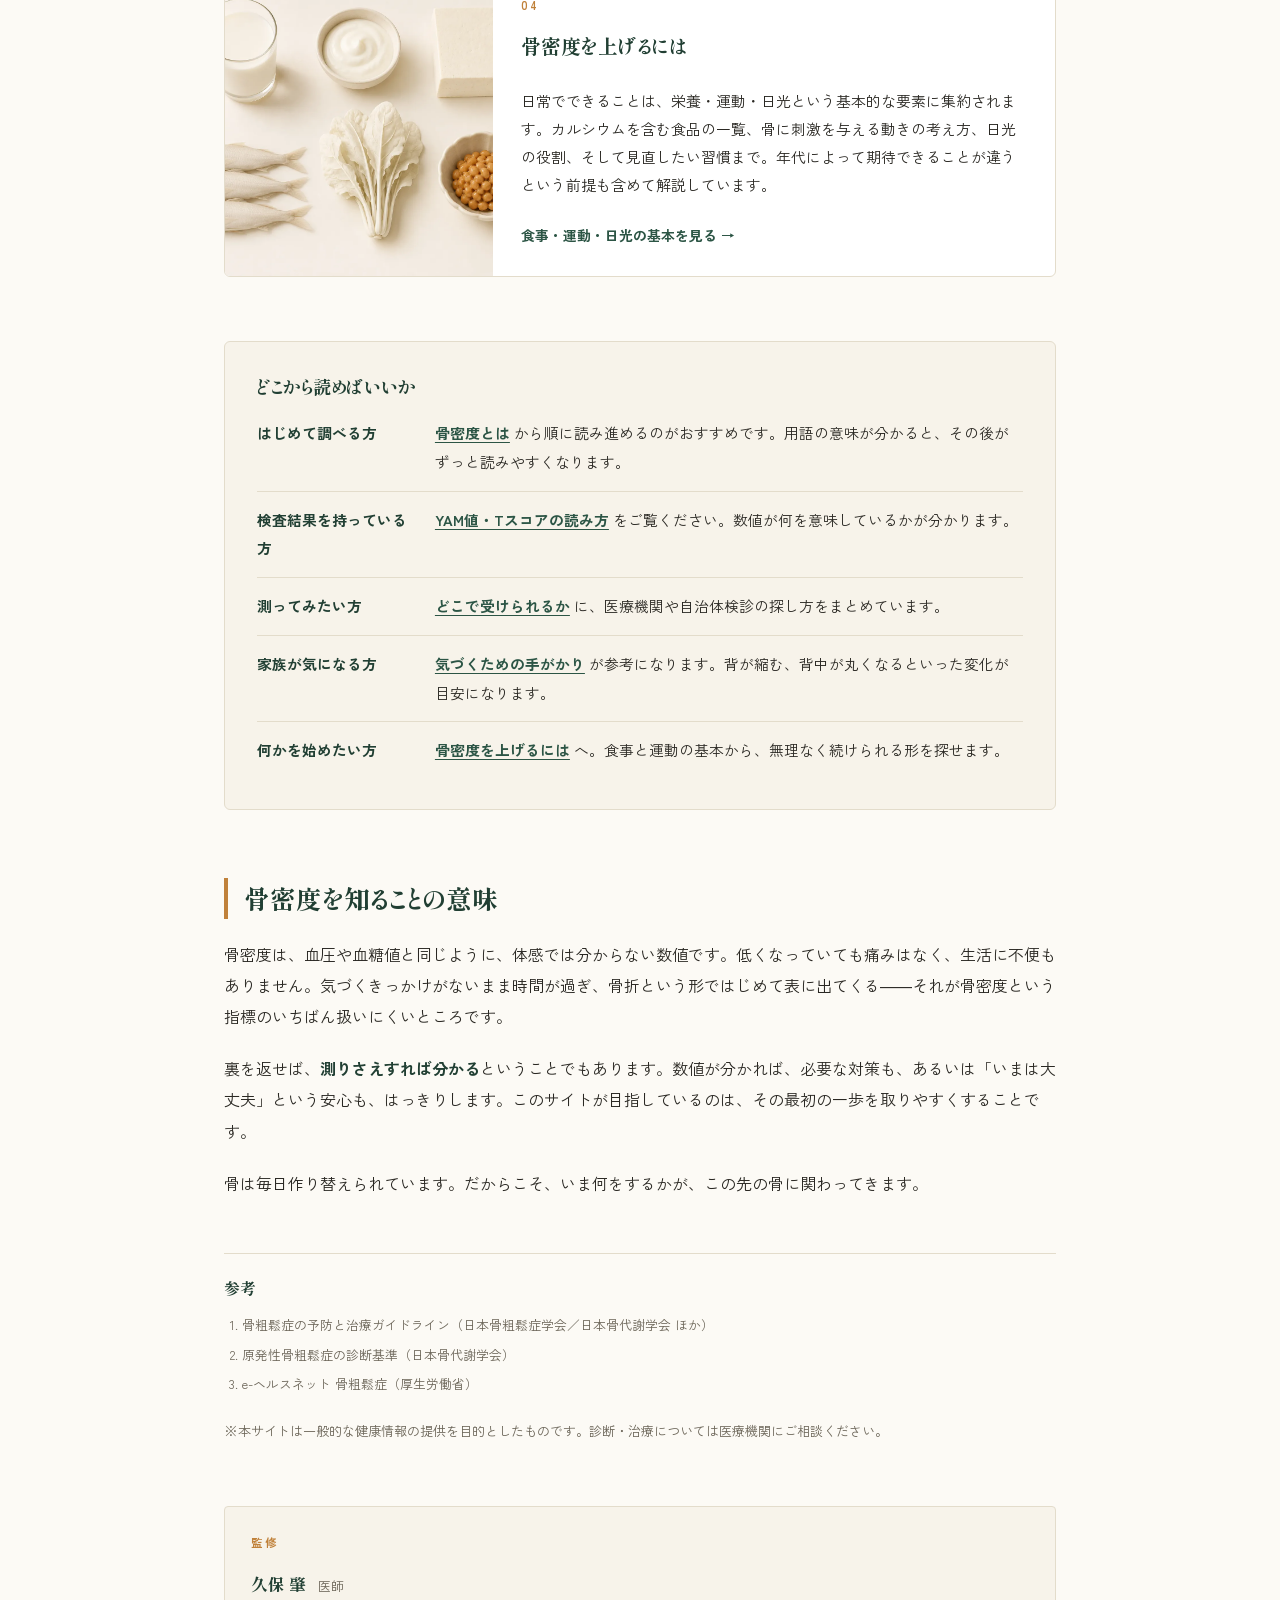
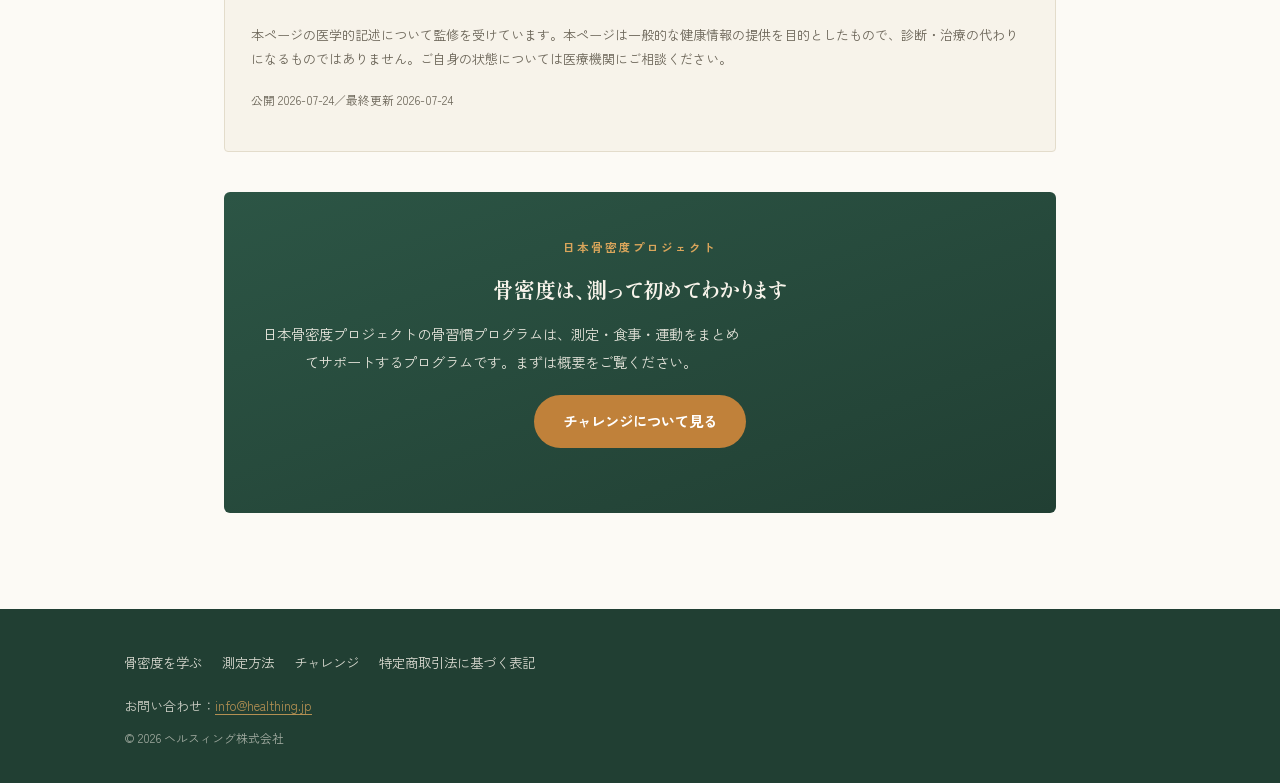
==== commit 034f8ab7: "Add files via upload" ====
--- a/bone/index.html
+++ b/bone/index.html
@@ -158,7 +158,7 @@
   <section class="cta" aria-labelledby="cta-h">
   <p class="cta-eyebrow">日本骨密度プロジェクト</p>
   <h2 id="cta-h">骨密度は、測って初めてわかります</h2>
-  <p class="cta-lead">日本骨密度プロジェクトのひとめぐりチャレンジは、測定・食事・運動をまとめてサポートするプログラムです。まずは概要をご覧ください。</p>
+  <p class="cta-lead">日本骨密度プロジェクトの骨習慣プログラムは、測定・食事・運動をまとめてサポートするプログラムです。まずは概要をご覧ください。</p>
   <p class="cta-actions">
     <a class="btn btn-primary" href="/challenge.html">チャレンジについて見る</a>
   </p>
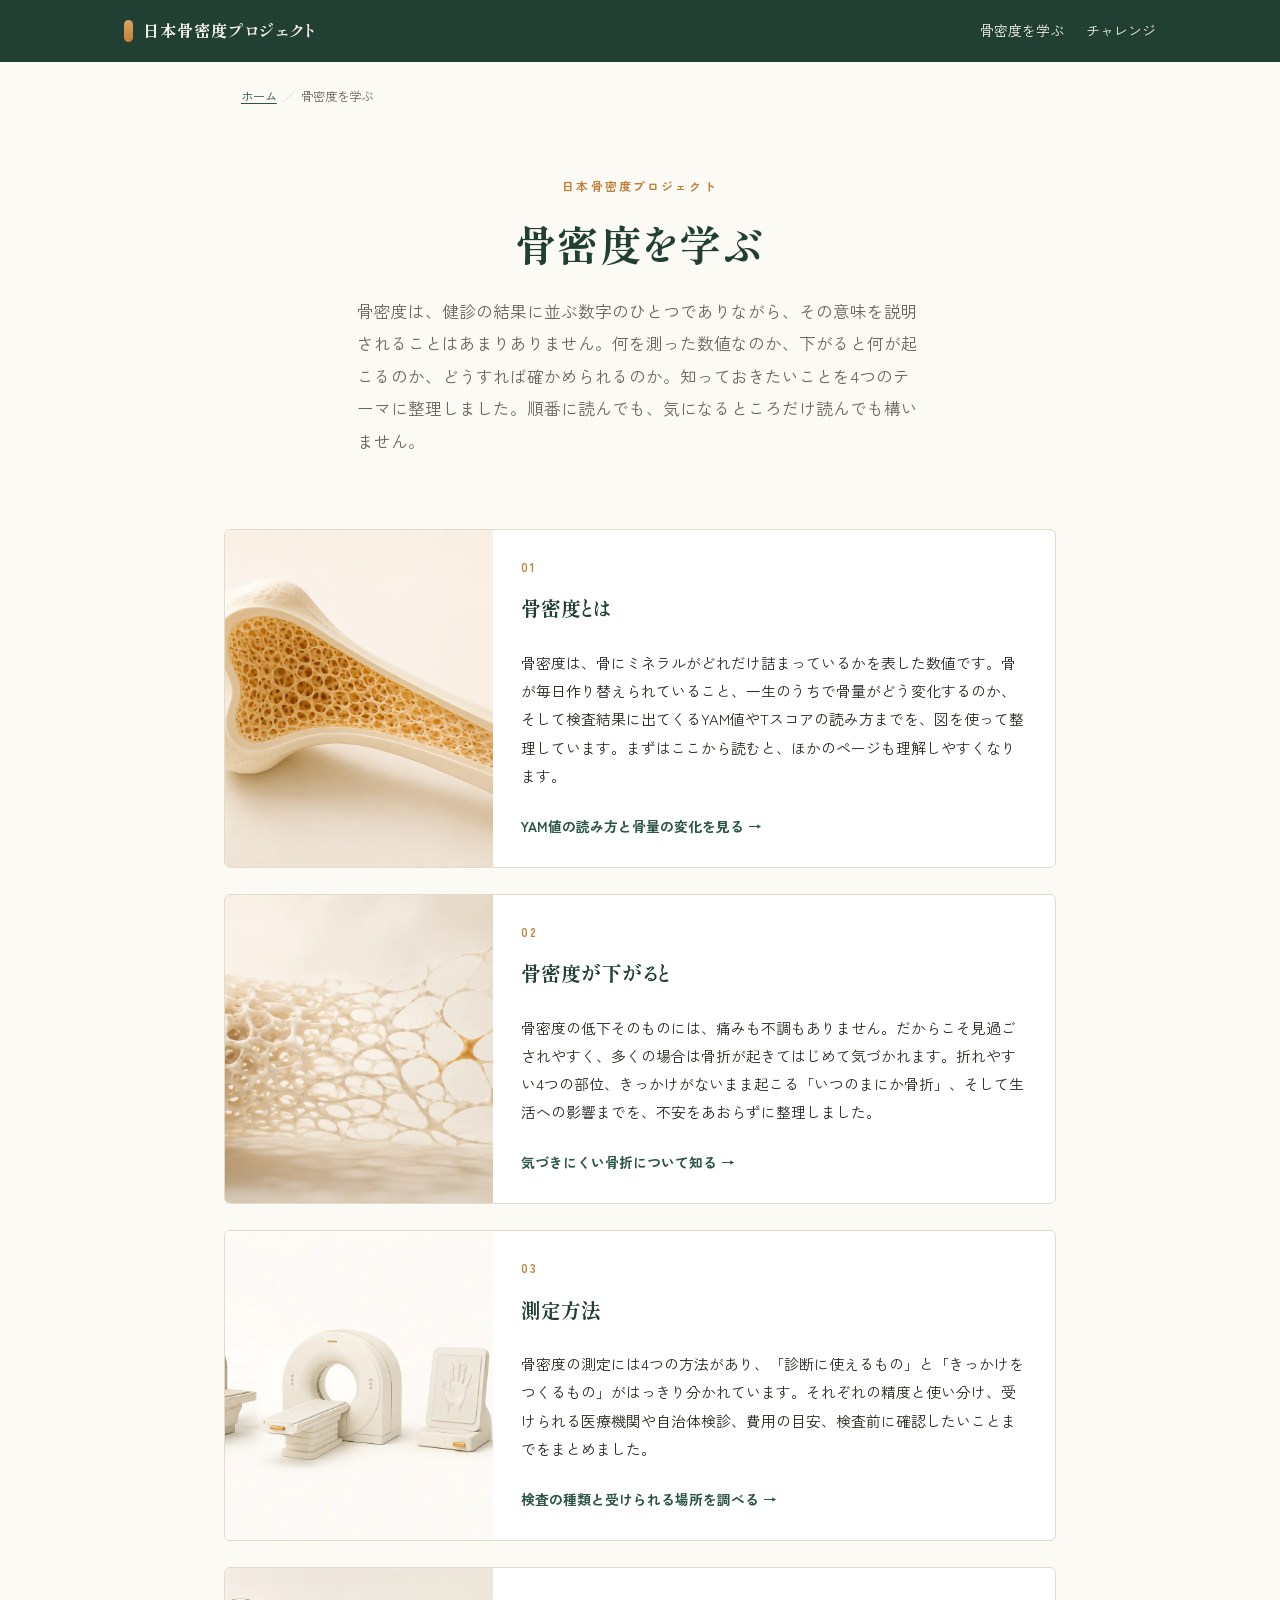
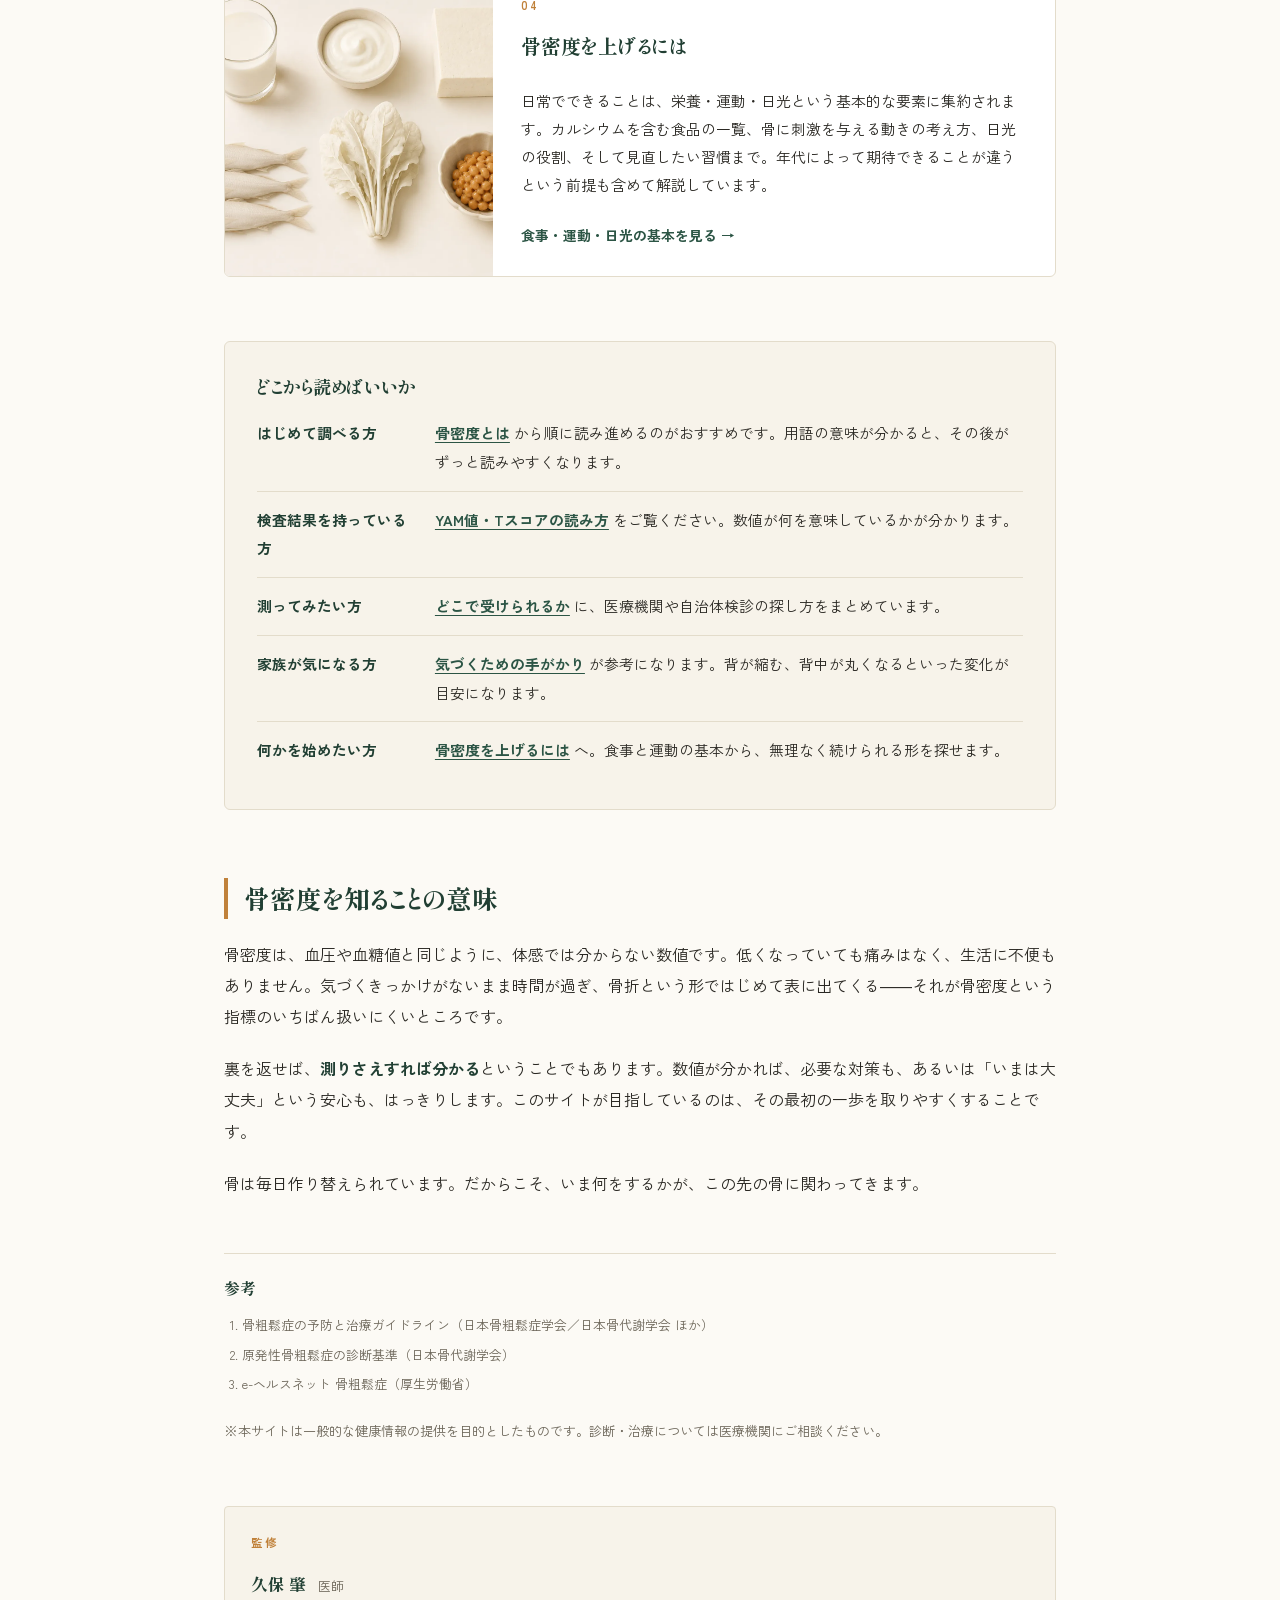
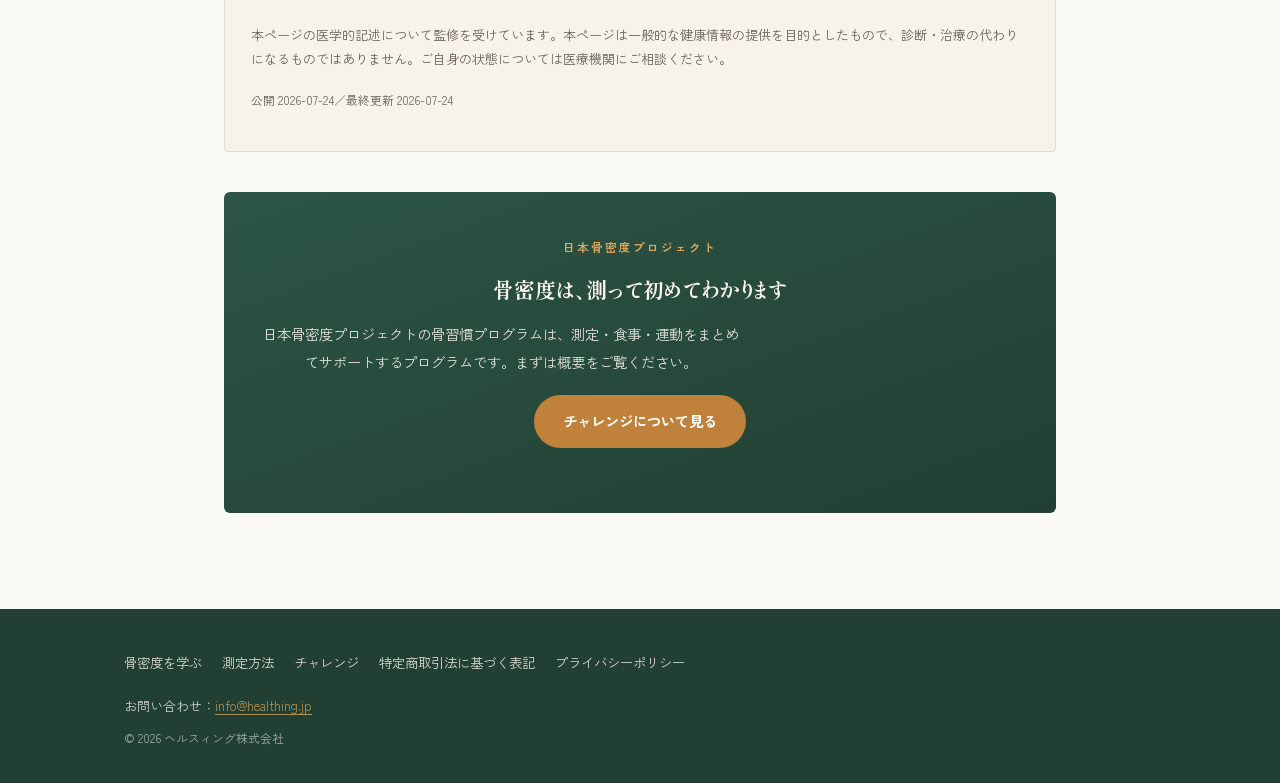
==== commit 953fdc49: "Add files via upload" ====
--- a/bone/index.html
+++ b/bone/index.html
@@ -2,6 +2,14 @@
 <html lang="ja">
 <head>
 <meta charset="UTF-8">
+<!-- Google tag (gtag.js) -->
+<script async src="https://www.googletagmanager.com/gtag/js?id=G-N0171GTLM5"></script>
+<script>
+  window.dataLayer = window.dataLayer || [];
+  function gtag(){dataLayer.push(arguments);}
+  gtag('js', new Date());
+  gtag('config', 'G-N0171GTLM5');
+</script>
 <meta name="viewport" content="width=device-width, initial-scale=1">
 <title>骨密度を学ぶ｜基礎から測定・対策までの総合ガイド｜日本骨密度プロジェクト</title>
 <meta name="description" content="骨密度とは何か、下がるとどうなるのか、どう測ればよいのか、日常で何ができるのか。骨密度について知っておきたいことを4つのテーマに整理した、医師監修の総合ガイドです。">
@@ -173,6 +181,7 @@
       <a href="/bone/measure/">測定方法</a>
       <a href="/challenge.html">チャレンジ</a>
       <a href="/tokushoho.html">特定商取引法に基づく表記</a>
+      <a href="/privacy.html">プライバシーポリシー</a>
     </nav>
     <p class="foot-note">お問い合わせ：<a href="mailto:info@healthing.jp">info@healthing.jp</a></p>
     <p class="foot-copy">&copy; 2026 ヘルスィング株式会社</p>
